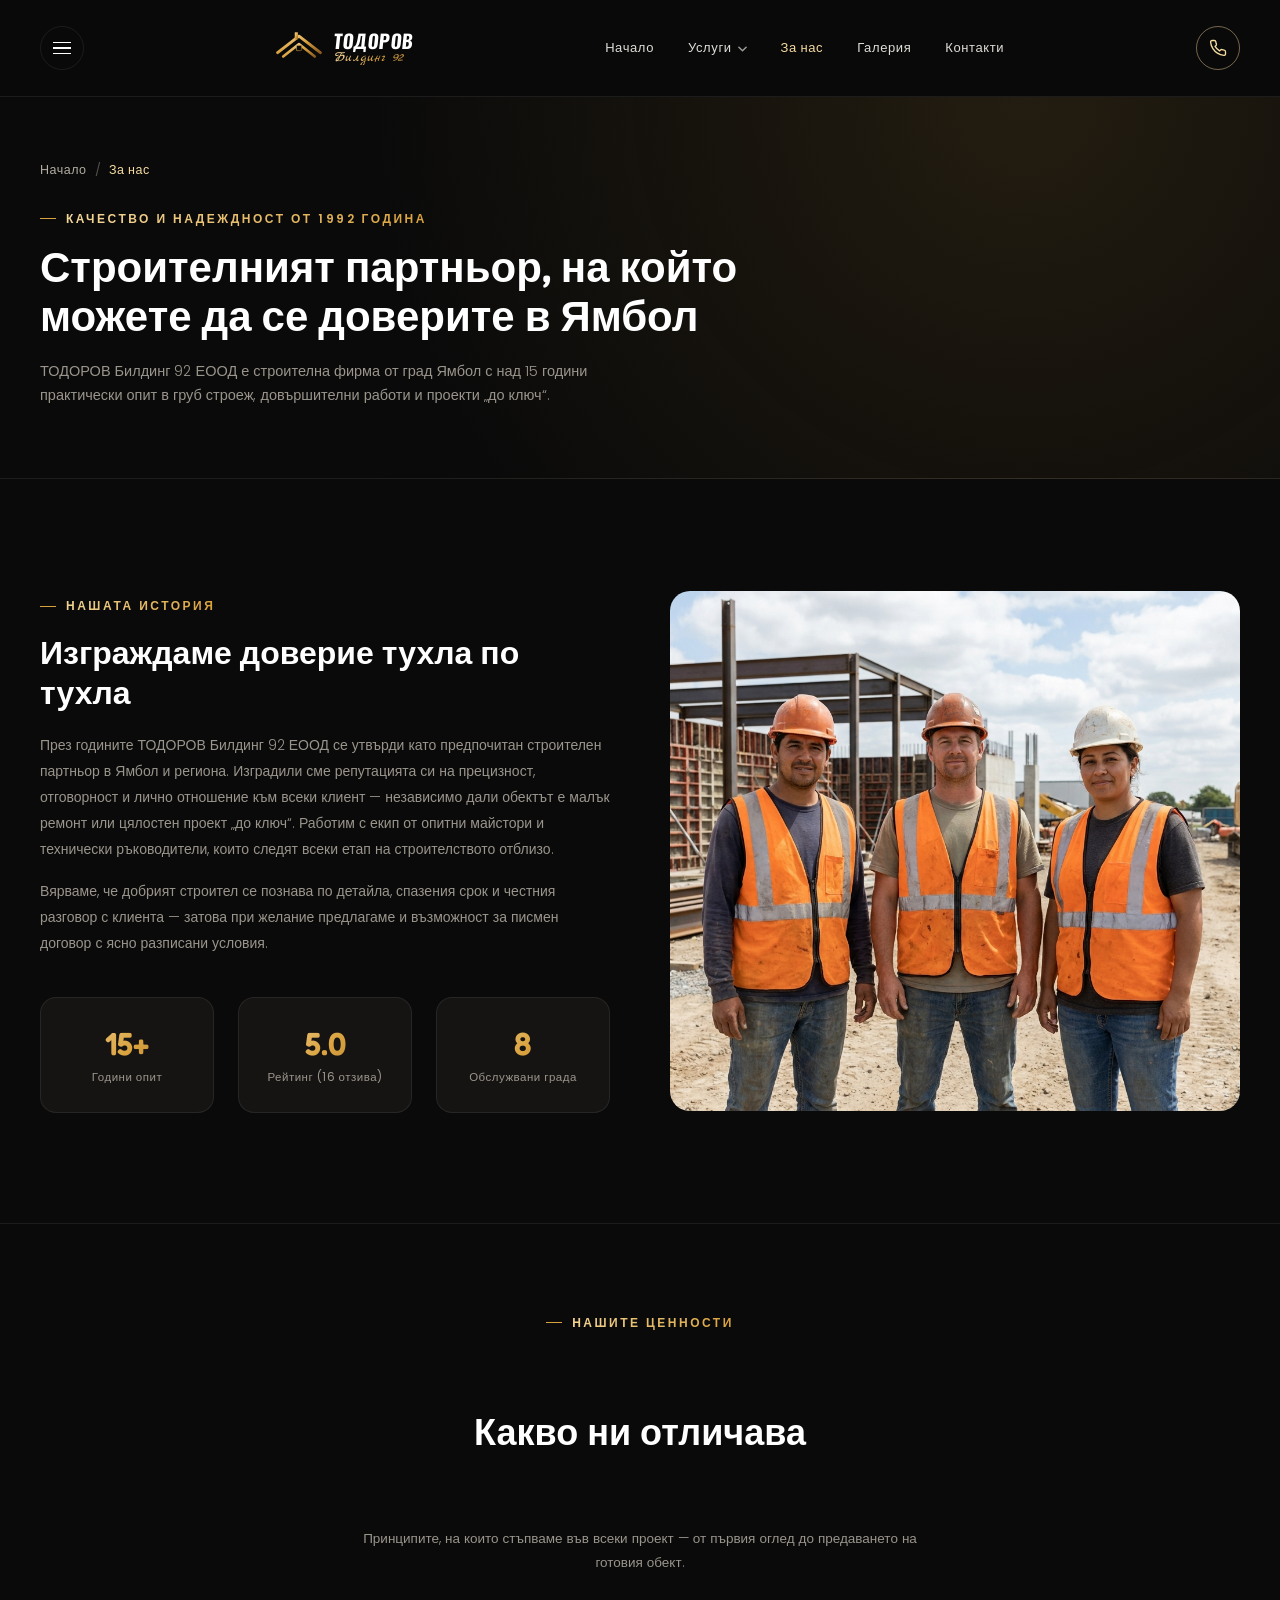
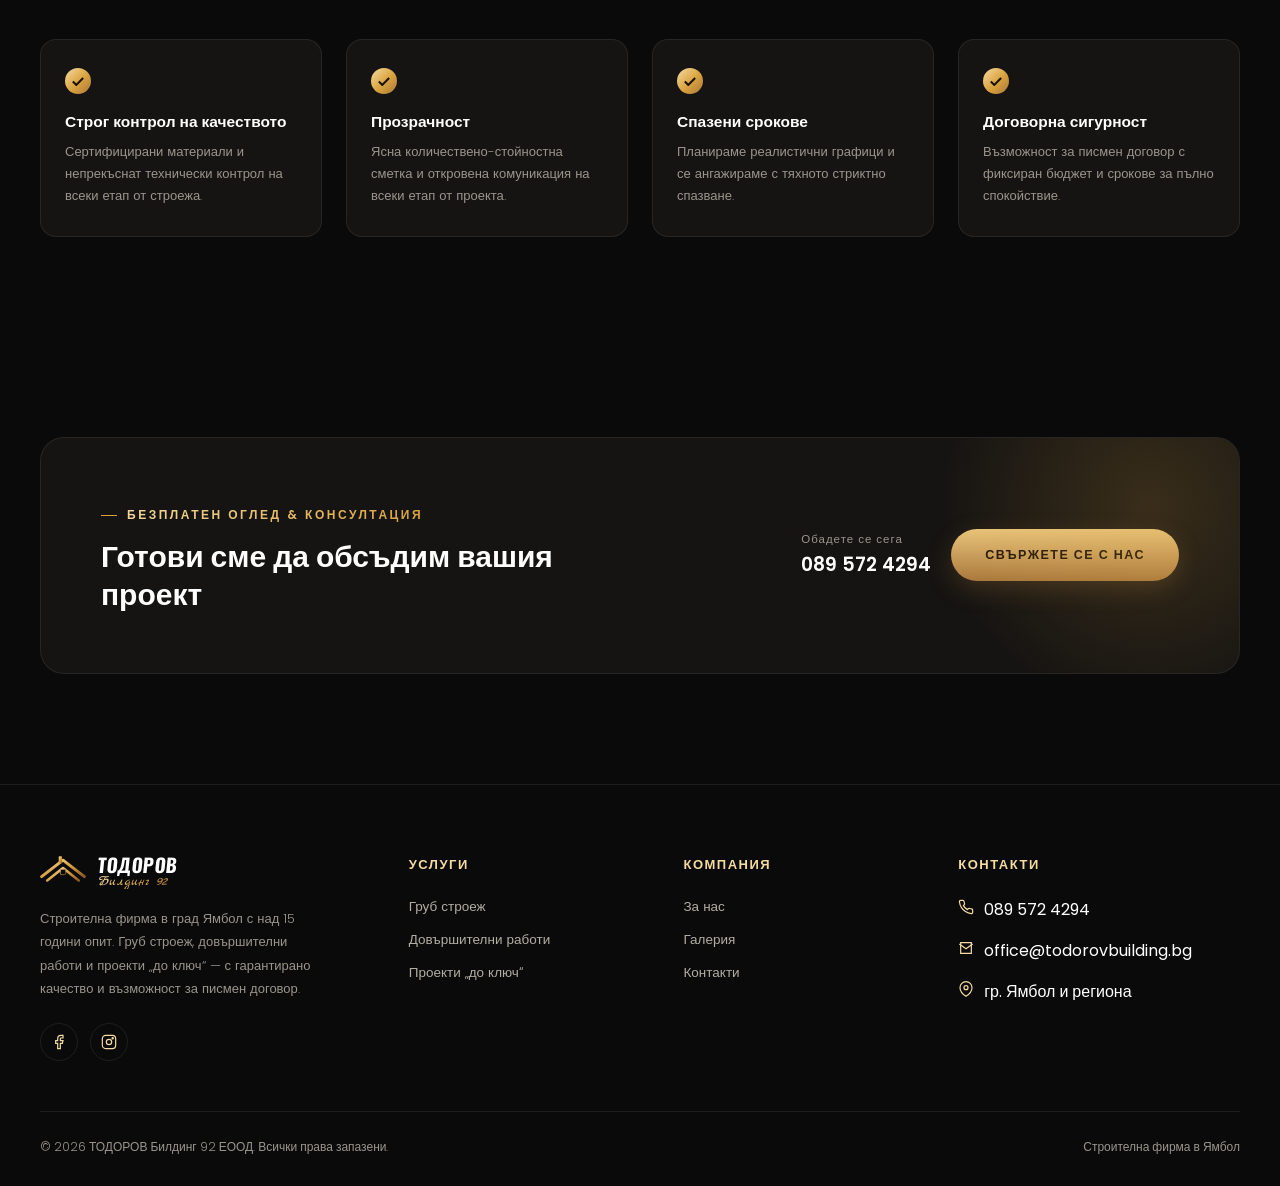
==== about.html @ 4de42c84 "Initial commit: new Todorov Building 92 website Black and gold construction company site with home, " ====
<!DOCTYPE html>
<html lang="bg">
<head>
<meta charset="UTF-8">
<meta name="viewport" content="width=device-width, initial-scale=1.0">
<title>За нас – ТОДОРОВ Билдинг 92 ЕООД</title>
<meta name="description" content="ТОДОРОВ Билдинг 92 ЕООД – строителна фирма в Ямбол с над 15 години опит в строителството и довършителните работи.">
<link rel="preconnect" href="https://fonts.googleapis.com">
<link rel="preconnect" href="https://fonts.gstatic.com" crossorigin>
<link href="https://fonts.googleapis.com/css2?family=Fredoka:wght@500;600;700&family=Oswald:wght@600;700&family=Marck+Script&family=Poppins:ital,wght@0,300;0,400;0,500;0,600;0,700;1,400&display=swap" rel="stylesheet">
<link rel="stylesheet" href="style.css">
</head>
<body>

<header class="site-header">
  <div class="container header-inner">
    <button class="hamburger mobile-only" aria-label="Меню">
      <span></span><span></span><span></span>
    </button>

    <a href="index.html" class="brand">
      <svg class="brand-roof" viewBox="0 0 140 100" xmlns="http://www.w3.org/2000/svg">
        <defs>
          <linearGradient id="roofGradHead" x1="0" y1="0" x2="1" y2="1">
            <stop offset="0" stop-color="#f5dba0"/><stop offset="0.5" stop-color="#d9a23e"/><stop offset="1" stop-color="#8a5a1e"/>
          </linearGradient>
        </defs>
        <path d="M5,64 L70,14 L135,64" fill="none" stroke="url(#roofGradHead)" stroke-width="9" stroke-linecap="round" stroke-linejoin="round"/>
        <path d="M22,76 L70,38 L118,76" fill="none" stroke="url(#roofGradHead)" stroke-width="8" stroke-linecap="round" stroke-linejoin="round"/>
        <rect x="57" y="2" width="10" height="22" rx="1.5" fill="url(#roofGradHead)"/>
        <rect x="62" y="42" width="16" height="16" rx="2" fill="#0a0a0a" stroke="url(#roofGradHead)" stroke-width="2"/>
        <line x1="70" y1="42" x2="70" y2="58" stroke="url(#roofGradHead)" stroke-width="1.4"/>
        <line x1="62" y1="50" x2="78" y2="50" stroke="url(#roofGradHead)" stroke-width="1.4"/>
      </svg>
      <span class="brand-text"><span class="brand-name">ТОДОРОВ</span><span class="brand-sub">Билдинг 92</span></span>
    </a>

    <ul class="main-nav">
      <li><a href="index.html">Начало</a></li>
      <li class="nav-item-has-dropdown">
        <a href="#">Услуги<svg class="caret" viewBox="0 0 10 6"><path d="M1 1l4 4 4-4"/></svg></a>
        <div class="nav-dropdown">
          <a href="service-rough-construction.html">Груб строеж</a>
          <a href="service-finishing-works.html">Довършителни работи</a>
          <a href="service-turnkey-projects.html">Проекти „до ключ“</a>
        </div>
      </li>
      <li><a href="about.html" class="active">За нас</a></li>
      <li><a href="gallery.html">Галерия</a></li>
      <li><a href="contact.html">Контакти</a></li>
    </ul>

    <div class="header-actions">
      <a href="tel:0895724294" class="btn-pill btn-outline header-call">
        <svg viewBox="0 0 24 24" width="14" height="14" stroke="currentColor" fill="none" stroke-width="2"><path d="M22 16.92v3a2 2 0 0 1-2.18 2 19.79 19.79 0 0 1-8.63-3.07 19.5 19.5 0 0 1-6-6 19.79 19.79 0 0 1-3.07-8.67A2 2 0 0 1 4.11 2h3a2 2 0 0 1 2 1.72 12.84 12.84 0 0 0 .7 2.81 2 2 0 0 1-.45 2.11L8.09 9.91a16 16 0 0 0 6 6l1.27-1.27a2 2 0 0 1 2.11-.45 12.84 12.84 0 0 0 2.81.7A2 2 0 0 1 22 16.92z"/></svg>
        089 572 4294
      </a>
      <a href="tel:0895724294" class="call-icon-btn mobile-only" aria-label="Обадете се">
        <svg viewBox="0 0 24 24"><path d="M22 16.92v3a2 2 0 0 1-2.18 2 19.79 19.79 0 0 1-8.63-3.07 19.5 19.5 0 0 1-6-6 19.79 19.79 0 0 1-3.07-8.67A2 2 0 0 1 4.11 2h3a2 2 0 0 1 2 1.72 12.84 12.84 0 0 0 .7 2.81 2 2 0 0 1-.45 2.11L8.09 9.91a16 16 0 0 0 6 6l1.27-1.27a2 2 0 0 1 2.11-.45 12.84 12.84 0 0 0 2.81.7A2 2 0 0 1 22 16.92z"/></svg>
      </a>
    </div>
  </div>
</header>

<div class="mobile-drawer">
  <div class="mobile-drawer-panel">
    <button class="mobile-drawer-close" aria-label="Затвори">✕</button>
    <a href="index.html">Начало</a>
    <a href="service-rough-construction.html" class="sub-link">— Груб строеж</a>
    <a href="service-finishing-works.html" class="sub-link">— Довършителни работи</a>
    <a href="service-turnkey-projects.html" class="sub-link">— Проекти „до ключ“</a>
    <a href="about.html">За нас</a>
    <a href="gallery.html">Галерия</a>
    <a href="contact.html">Контакти</a>
    <a href="tel:0895724294" class="btn-pill btn-gold">Обадете се: 089 572 4294</a>
  </div>
</div>

<section class="page-hero">
  <div class="container">
    <div class="breadcrumb"><a href="index.html">Начало</a><span class="sep">/</span><span class="current">За нас</span></div>
    <span class="eyebrow">Качество и надеждност от 1992 година</span>
    <h1>Строителният партньор, на който можете да се доверите в Ямбол</h1>
    <p>ТОДОРОВ Билдинг 92 ЕООД е строителна фирма от град Ямбол с над 15 години практически опит в груб строеж, довършителни работи и проекти „до ключ“.</p>
  </div>
</section>

<section class="section-pad">
  <div class="container">
    <div class="about-story">
      <div>
        <span class="eyebrow">Нашата история</span>
        <h2 style="font-size:32px; line-height:1.25; margin-bottom:20px;">Изграждаме доверие тухла по тухла</h2>
        <p style="font-size:14px; line-height:1.85; color:var(--text-muted); font-weight:300;">През годините ТОДОРОВ Билдинг 92 ЕООД се утвърди като предпочитан строителен партньор в Ямбол и региона. Изградили сме репутацията си на прецизност, отговорност и лично отношение към всеки клиент — независимо дали обектът е малък ремонт или цялостен проект „до ключ“. Работим с екип от опитни майстори и технически ръководители, които следят всеки етап на строителството отблизо.</p>
        <p style="font-size:14px; line-height:1.85; color:var(--text-muted); font-weight:300; margin-top:16px;">Вярваме, че добрият строител се познава по детайла, спазения срок и честния разговор с клиента — затова при желание предлагаме и възможност за писмен договор с ясно разписани условия.</p>

        <div class="stat-row">
          <div class="stat-box"><div class="num">15+</div><div class="label">Години опит</div></div>
          <div class="stat-box"><div class="num">5.0</div><div class="label">Рейтинг (16 отзива)</div></div>
          <div class="stat-box"><div class="num">8</div><div class="label">Обслужвани града</div></div>
        </div>
      </div>
      <div class="why-us-media" style="height:520px;">
        <img src="assets/about-team.png" alt="Екипът на Тодоров Билдинг 92">
      </div>
    </div>
  </div>
</section>

<section class="section-pad tight section-divider">
  <div class="container">
    <div class="section-head center">
      <span class="eyebrow">Нашите ценности</span>
      <h2>Какво ни отличава</h2>
      <p class="section-desc">Принципите, на които стъпваме във всеки проект — от първия оглед до предаването на готовия обект.</p>
    </div>
    <div class="values-grid">
      <div class="value-card">
        <span class="feature-check"><svg viewBox="0 0 14 10"><path d="M1 5l4 4 8-8"/></svg></span>
        <h3>Строг контрол на качеството</h3>
        <p>Сертифицирани материали и непрекъснат технически контрол на всеки етап от строежа.</p>
      </div>
      <div class="value-card">
        <span class="feature-check"><svg viewBox="0 0 14 10"><path d="M1 5l4 4 8-8"/></svg></span>
        <h3>Прозрачност</h3>
        <p>Ясна количествено-стойностна сметка и откровена комуникация на всеки етап от проекта.</p>
      </div>
      <div class="value-card">
        <span class="feature-check"><svg viewBox="0 0 14 10"><path d="M1 5l4 4 8-8"/></svg></span>
        <h3>Спазени срокове</h3>
        <p>Планираме реалистични графици и се ангажираме с тяхното стриктно спазване.</p>
      </div>
      <div class="value-card">
        <span class="feature-check"><svg viewBox="0 0 14 10"><path d="M1 5l4 4 8-8"/></svg></span>
        <h3>Договорна сигурност</h3>
        <p>Възможност за писмен договор с фиксиран бюджет и срокове за пълно спокойствие.</p>
      </div>
    </div>
  </div>
</section>

<section class="section-pad">
  <div class="container">
    <div class="cta-banner">
      <div>
        <span class="eyebrow">Безплатен оглед &amp; консултация</span>
        <h2>Готови сме да обсъдим вашия проект</h2>
      </div>
      <div class="cta-actions">
        <div class="cta-phone"><span>Обадете се сега</span><strong>089 572 4294</strong></div>
        <a href="contact.html" class="btn-pill btn-gold">Свържете се с нас</a>
      </div>
    </div>
  </div>
</section>

<footer class="site-footer">
  <div class="container">
    <div class="footer-grid">
      <div class="footer-brand">
        <a href="index.html" class="brand">
          <svg class="brand-roof" viewBox="0 0 140 100" xmlns="http://www.w3.org/2000/svg">
            <defs><linearGradient id="roofGradFoot" x1="0" y1="0" x2="1" y2="1"><stop offset="0" stop-color="#f5dba0"/><stop offset="0.5" stop-color="#d9a23e"/><stop offset="1" stop-color="#8a5a1e"/></linearGradient></defs>
            <path d="M5,64 L70,14 L135,64" fill="none" stroke="url(#roofGradFoot)" stroke-width="9" stroke-linecap="round" stroke-linejoin="round"/>
            <path d="M22,76 L70,38 L118,76" fill="none" stroke="url(#roofGradFoot)" stroke-width="8" stroke-linecap="round" stroke-linejoin="round"/>
            <rect x="57" y="2" width="10" height="22" rx="1.5" fill="url(#roofGradFoot)"/>
            <rect x="62" y="42" width="16" height="16" rx="2" fill="#0a0a0a" stroke="url(#roofGradFoot)" stroke-width="2"/>
            <line x1="70" y1="42" x2="70" y2="58" stroke="url(#roofGradFoot)" stroke-width="1.4"/>
            <line x1="62" y1="50" x2="78" y2="50" stroke="url(#roofGradFoot)" stroke-width="1.4"/>
          </svg>
          <span class="brand-text"><span class="brand-name">ТОДОРОВ</span><span class="brand-sub">Билдинг 92</span></span>
        </a>
        <p>Строителна фирма в град Ямбол с над 15 години опит. Груб строеж, довършителни работи и проекти „до ключ“ — с гарантирано качество и възможност за писмен договор.</p>
        <div class="footer-social">
          <a href="#" aria-label="Facebook"><svg viewBox="0 0 24 24"><path d="M18 2h-3a5 5 0 0 0-5 5v3H7v4h3v8h4v-8h3l1-4h-4V7a1 1 0 0 1 1-1h3z"/></svg></a>
          <a href="#" aria-label="Instagram"><svg viewBox="0 0 24 24"><rect x="2" y="2" width="20" height="20" rx="5"/><circle cx="12" cy="12" r="4"/><circle cx="17.5" cy="6.5" r="1"/></svg></a>
        </div>
      </div>
      <div class="footer-col">
        <h4>Услуги</h4>
        <ul>
          <li><a href="service-rough-construction.html">Груб строеж</a></li>
          <li><a href="service-finishing-works.html">Довършителни работи</a></li>
          <li><a href="service-turnkey-projects.html">Проекти „до ключ“</a></li>
        </ul>
      </div>
      <div class="footer-col">
        <h4>Компания</h4>
        <ul>
          <li><a href="about.html">За нас</a></li>
          <li><a href="gallery.html">Галерия</a></li>
          <li><a href="contact.html">Контакти</a></li>
        </ul>
      </div>
      <div class="footer-col">
        <h4>Контакти</h4>
        <div class="footer-contact-item"><svg viewBox="0 0 24 24"><path d="M22 16.92v3a2 2 0 0 1-2.18 2 19.79 19.79 0 0 1-8.63-3.07 19.5 19.5 0 0 1-6-6 19.79 19.79 0 0 1-3.07-8.67A2 2 0 0 1 4.11 2h3a2 2 0 0 1 2 1.72 12.84 12.84 0 0 0 .7 2.81 2 2 0 0 1-.45 2.11L8.09 9.91a16 16 0 0 0 6 6l1.27-1.27a2 2 0 0 1 2.11-.45 12.84 12.84 0 0 0 2.81.7A2 2 0 0 1 22 16.92z"/></svg><span>089 572 4294</span></div>
        <div class="footer-contact-item"><svg viewBox="0 0 24 24"><path d="M4 4h16v16H4z"/><path d="M22 6l-10 7L2 6"/></svg><span>office@todorovbuilding.bg</span></div>
        <div class="footer-contact-item"><svg viewBox="0 0 24 24"><path d="M21 10c0 7-9 13-9 13s-9-6-9-13a9 9 0 0118 0z"/><circle cx="12" cy="10" r="3"/></svg><span>гр. Ямбол и региона</span></div>
      </div>
    </div>
    <div class="footer-bottom">
      <span>© 2026 ТОДОРОВ Билдинг 92 ЕООД. Всички права запазени.</span>
      <span>Строителна фирма в Ямбол</span>
    </div>
  </div>
</footer>

<script src="script.js"></script>
</body>
</html>
---- style.css ----
:root {
  --bg: #0a0a0a;
  --bg-soft: #131313;
  --bg-card: #161412;
  --line: rgba(255,255,255,0.08);
  --gold-1: #f5dba0;
  --gold-2: #d9a23e;
  --gold-3: #8a5a1e;
  --gold-grad: linear-gradient(135deg, #f5dba0 0%, #d9a23e 55%, #a9783c 100%);
  --gold-grad-soft: linear-gradient(180deg, #e9c47b 0%, #a9783c 100%);
  --text-white: #ffffff;
  --text-muted: #9a958c;
  --text-muted-2: #b3aea3;
}

* { margin: 0; padding: 0; box-sizing: border-box; }

html { scroll-behavior: smooth; }

body {
  background: var(--bg);
  color: var(--text-white);
  font-family: 'Poppins', sans-serif;
  -webkit-font-smoothing: antialiased;
  overflow-x: hidden;
}

.container {
  max-width: 1320px;
  margin: 0 auto;
  padding: 0 40px;
}

a { text-decoration: none; color: inherit; }
ul { list-style: none; }
img { max-width: 100%; display: block; }

svg.caret { width: 9px; height: 6px; fill: none; stroke: currentColor; stroke-width: 1.6; stroke-linecap: round; stroke-linejoin: round; }

section { position: relative; }

.eyebrow {
  display: inline-flex;
  align-items: center;
  gap: 10px;
  font-size: 12px;
  letter-spacing: 2.5px;
  font-weight: 600;
  text-transform: uppercase;
  background: linear-gradient(90deg, var(--gold-1), var(--gold-2));
  -webkit-background-clip: text;
  background-clip: text;
  color: transparent;
  margin-bottom: 18px;
}

.eyebrow::before {
  content: "";
  width: 16px;
  height: 1px;
  background: var(--gold-2);
}

h1, h2, h3 {
  font-family: 'Fredoka', sans-serif;
  font-weight: 600;
  color: #fff;
}

/* ---------- Buttons ---------- */

.btn-pill {
  display: inline-flex;
  align-items: center;
  justify-content: center;
  gap: 8px;
  border-radius: 999px;
  font-size: 12.5px;
  letter-spacing: 1.5px;
  font-weight: 600;
  text-transform: uppercase;
  white-space: nowrap;
  cursor: pointer;
  border: none;
}

.btn-outline {
  border: 1px solid rgba(225, 197, 145, 0.55);
  color: #f1e6cf;
  padding: 13px 26px;
  background: transparent;
}

.btn-gold {
  background: var(--gold-grad-soft);
  color: #241704;
  padding: 17px 34px;
  box-shadow: 0 8px 24px rgba(169, 120, 60, 0.25);
}

.btn-gold.small { padding: 13px 24px; }

/* ---------- Header ---------- */

.site-header {
  padding: 26px 0;
  position: sticky;
  top: 0;
  z-index: 100;
  background: rgba(10,10,10,0.88);
  backdrop-filter: blur(10px);
  border-bottom: 1px solid var(--line);
}

.header-inner {
  display: flex;
  align-items: center;
  justify-content: space-between;
  gap: 24px;
}

.brand {
  display: flex;
  align-items: center;
  gap: 12px;
}

.brand-roof { width: 46px; height: 34px; flex-shrink: 0; }

.brand-text {
  display: flex;
  flex-direction: column;
  line-height: 1;
}

.brand-name {
  font-family: 'Oswald', sans-serif;
  font-weight: 700;
  font-size: 19px;
  letter-spacing: 0.5px;
  color: #fff;
  transform: skewX(-6deg);
}

.brand-sub {
  font-family: 'Marck Script', cursive;
  font-size: 13.5px;
  background: var(--gold-grad);
  -webkit-background-clip: text;
  background-clip: text;
  color: transparent;
  margin-top: 1px;
}

.main-nav {
  display: flex;
  align-items: center;
  gap: 34px;
  font-size: 13px;
  letter-spacing: 0.6px;
  font-weight: 500;
  color: #f1efe9;
}

.main-nav > li { position: relative; }

.main-nav a {
  display: flex;
  align-items: center;
  gap: 6px;
  opacity: 0.92;
  transition: opacity 0.2s;
  padding: 8px 0;
}

.main-nav a:hover, .main-nav a.active { opacity: 1; color: var(--gold-1); }
.main-nav svg { opacity: 0.7; margin-top: 1px; }

.nav-dropdown {
  position: absolute;
  top: 100%;
  left: -20px;
  background: #151311;
  border: 1px solid var(--line);
  border-radius: 12px;
  padding: 10px;
  min-width: 230px;
  opacity: 0;
  visibility: hidden;
  transform: translateY(6px);
  transition: all 0.18s ease;
  box-shadow: 0 20px 40px rgba(0,0,0,0.5);
}

.nav-item-has-dropdown:hover .nav-dropdown {
  opacity: 1;
  visibility: visible;
  transform: translateY(0);
}

.nav-dropdown a {
  padding: 10px 12px;
  border-radius: 8px;
  font-size: 13px;
  white-space: nowrap;
  display: block;
}

.nav-dropdown a:hover { background: rgba(217,162,62,0.1); }

.header-actions { display: flex; align-items: center; gap: 16px; }

.header-call {
  display: none;
}

/* mobile-only elements */
.mobile-only { display: none; }

.hamburger {
  width: 44px;
  height: 44px;
  border-radius: 50%;
  border: 1px solid var(--line);
  display: flex;
  flex-direction: column;
  align-items: center;
  justify-content: center;
  gap: 4px;
  background: transparent;
}

.hamburger span { width: 18px; height: 1.5px; background: #fff; display: block; }

.call-icon-btn {
  width: 44px;
  height: 44px;
  border-radius: 50%;
  border: 1px solid rgba(225,197,145,0.5);
  display: flex;
  align-items: center;
  justify-content: center;
}

.call-icon-btn svg { width: 18px; height: 18px; stroke: var(--gold-1); fill: none; stroke-width: 1.8; }

/* Mobile nav drawer */
.mobile-drawer {
  position: fixed;
  inset: 0;
  background: rgba(0,0,0,0.6);
  z-index: 200;
  opacity: 0;
  visibility: hidden;
  transition: opacity 0.25s ease;
}

.mobile-drawer.open { opacity: 1; visibility: visible; }

.mobile-drawer-panel {
  position: absolute;
  top: 0; left: 0;
  width: 78%;
  max-width: 340px;
  height: 100%;
  background: #0e0d0c;
  padding: 30px 28px;
  transform: translateX(-100%);
  transition: transform 0.3s ease;
  display: flex;
  flex-direction: column;
  gap: 6px;
}

.mobile-drawer.open .mobile-drawer-panel { transform: translateX(0); }

.mobile-drawer-close {
  align-self: flex-end;
  width: 36px; height: 36px;
  border-radius: 50%;
  border: 1px solid var(--line);
  color: #fff;
  font-size: 18px;
  margin-bottom: 20px;
  background: transparent;
}

.mobile-drawer-panel a {
  padding: 14px 4px;
  font-size: 15px;
  font-weight: 500;
  border-bottom: 1px solid var(--line);
  color: #f1efe9;
}

.mobile-drawer-panel .sub-link { padding-left: 18px; font-size: 13.5px; color: var(--text-muted-2); border-bottom: none; }

.mobile-drawer-panel .btn-gold { margin-top: 24px; }

/* ---------- Hero (shared lower-page hero) ---------- */

.page-hero {
  padding: 64px 0 70px;
  background: radial-gradient(circle at 80% 0%, rgba(217,162,62,0.12), transparent 60%);
  border-bottom: 1px solid var(--line);
}

.page-hero .eyebrow { margin-bottom: 14px; }

.page-hero h1 {
  font-size: 42px;
  line-height: 1.18;
  max-width: 700px;
}

.page-hero p {
  margin-top: 18px;
  max-width: 560px;
  font-size: 14.5px;
  line-height: 1.7;
  color: var(--text-muted);
  font-weight: 300;
}

.breadcrumb {
  display: flex;
  align-items: center;
  gap: 8px;
  font-size: 12.5px;
  color: var(--text-muted);
  margin-bottom: 22px;
  letter-spacing: 0.5px;
}

.breadcrumb a { color: var(--text-muted-2); }
.breadcrumb a:hover { color: var(--gold-1); }
.breadcrumb span.sep { opacity: 0.5; }
.breadcrumb span.current { color: var(--gold-1); }

/* ---------- Home Hero ---------- */

.hero { padding-top: 56px; padding-bottom: 0; }

.hero-inner {
  display: grid;
  grid-template-columns: 1.02fr 1fr;
  align-items: center;
  gap: 20px;
}

.hero-badges {
  display: flex;
  flex-wrap: wrap;
  gap: 14px;
  margin-top: 30px;
}

.hero-badge {
  display: flex;
  align-items: center;
  gap: 8px;
  font-size: 12.5px;
  color: var(--text-muted-2);
  font-weight: 400;
  border: 1px solid var(--line);
  padding: 9px 16px;
  border-radius: 999px;
}

.hero-badge svg { width: 14px; height: 14px; stroke: var(--gold-1); fill: none; stroke-width: 2; }

.hero-content h1 {
  font-size: 56px;
  line-height: 1.14;
  letter-spacing: -0.5px;
}

.hero-content p {
  margin-top: 24px;
  max-width: 420px;
  font-size: 14.5px;
  line-height: 1.7;
  color: var(--text-muted);
  font-weight: 300;
}

.hero-actions {
  margin-top: 36px;
  display: flex;
  align-items: center;
  gap: 28px;
  flex-wrap: wrap;
}

.play-link {
  display: flex;
  align-items: center;
  gap: 12px;
  font-size: 12.5px;
  letter-spacing: 1.2px;
  font-weight: 600;
  color: #f1efe9;
}

.play-circle {
  width: 38px;
  height: 38px;
  border-radius: 50%;
  border: 1px solid rgba(255,255,255,0.5);
  display: flex;
  align-items: center;
  justify-content: center;
}

.play-circle svg { width: 13px; height: 13px; stroke: var(--gold-1); fill: none; stroke-width: 2; }

.hero-media {
  position: relative;
  height: 600px;
  border-radius: 24px 24px 24px 110px;
  overflow: hidden;
}

.hero-media img { width: 100%; height: 100%; object-fit: cover; }

.hero-media::after {
  content: "";
  position: absolute; inset: 0;
  background: linear-gradient(180deg, rgba(0,0,0,0) 55%, rgba(0,0,0,0.55) 100%);
}

.hero-rating {
  position: absolute;
  left: 24px;
  bottom: 24px;
  z-index: 2;
  background: rgba(10,10,10,0.7);
  backdrop-filter: blur(6px);
  border: 1px solid rgba(255,255,255,0.15);
  border-radius: 14px;
  padding: 14px 18px;
  display: flex;
  align-items: center;
  gap: 12px;
}

.hero-rating .stars { color: var(--gold-1); font-size: 14px; letter-spacing: 2px; }
.hero-rating .rating-text { font-size: 11.5px; color: var(--text-muted-2); margin-top: 2px; }

/* ---------- Section heading pattern ---------- */

.section-head {
  display: flex;
  justify-content: space-between;
  align-items: flex-end;
  gap: 60px;
  margin-bottom: 56px;
}

.section-head.center {
  flex-direction: column;
  align-items: center;
  text-align: center;
  margin-bottom: 64px;
}

.section-head-left { display: flex; align-items: center; gap: 22px; }

.brand-icon {
  font-family: 'Oswald', sans-serif;
  font-weight: 700;
  font-size: 30px;
  letter-spacing: -1px;
  background: var(--gold-grad);
  -webkit-background-clip: text;
  background-clip: text;
  color: transparent;
  transform: skewX(-6deg);
}

.section-head h2 { font-size: 32px; line-height: 1.2; }
.section-head.center h2 { font-size: 36px; max-width: 620px; }

.section-desc {
  max-width: 420px;
  font-size: 13.5px;
  line-height: 1.8;
  color: var(--text-muted);
  font-weight: 300;
  padding-bottom: 6px;
}

.section-head.center .section-desc { max-width: 560px; padding-bottom: 0; margin-top: 14px; }

.section-pad { padding: 110px 0; }
.section-pad.tight { padding: 90px 0; }

.section-divider { border-top: 1px solid var(--line); }

/* ---------- Service cards (home preview) ---------- */

.service-grid {
  display: grid;
  grid-template-columns: repeat(3, 1fr);
  gap: 28px;
}

.service-card {
  background: var(--bg-card);
  border: 1px solid var(--line);
  border-radius: 16px;
  overflow: hidden;
  display: flex;
  flex-direction: column;
  transition: border-color 0.2s, transform 0.2s;
}

.service-card:hover { border-color: rgba(217,162,62,0.4); transform: translateY(-4px); }

.service-photo { height: 230px; position: relative; overflow: hidden; }
.service-photo img { width: 100%; height: 100%; object-fit: cover; }

.service-num {
  position: absolute;
  top: 16px; right: 16px;
  width: 36px; height: 36px;
  border-radius: 50%;
  background: rgba(10,10,10,0.65);
  border: 1px solid rgba(255,255,255,0.2);
  display: flex; align-items: center; justify-content: center;
  font-size: 12px; color: var(--gold-1); font-weight: 600;
}

.service-body { padding: 26px 26px 8px; flex: 1; }
.service-body h3 { font-size: 19px; margin-bottom: 12px; }
.service-body p { font-size: 13.5px; line-height: 1.75; color: var(--text-muted); font-weight: 300; }

.service-link {
  margin: 18px 26px 26px;
  display: inline-flex;
  align-items: center;
  gap: 8px;
  font-size: 12px;
  letter-spacing: 1.5px;
  font-weight: 600;
  color: var(--gold-1);
}

.service-link svg { width: 13px; height: 9px; stroke: var(--gold-1); fill: none; stroke-width: 1.8; transition: transform 0.2s; }
.service-card:hover .service-link svg { transform: translateX(4px); }

/* ---------- Why us ---------- */

.why-us {
  display: grid;
  grid-template-columns: 1fr 1fr;
  gap: 60px;
  align-items: center;
}

.why-us-media {
  position: relative;
  border-radius: 20px;
  overflow: hidden;
  height: 460px;
}

.why-us-media img { width: 100%; height: 100%; object-fit: cover; }

.why-us-content .eyebrow { margin-bottom: 16px; }
.why-us-content h2 { font-size: 34px; line-height: 1.22; margin-bottom: 20px; }
.why-us-content > p { font-size: 14px; line-height: 1.8; color: var(--text-muted); font-weight: 300; margin-bottom: 32px; }

.feature-list { display: grid; grid-template-columns: 1fr 1fr; gap: 18px; }

.feature-item {
  display: flex;
  align-items: center;
  gap: 12px;
  font-size: 13.5px;
  color: #f1efe9;
}

.feature-check {
  width: 26px; height: 26px;
  border-radius: 50%;
  background: var(--gold-grad);
  display: flex; align-items: center; justify-content: center;
  flex-shrink: 0;
}

.feature-check svg { width: 12px; height: 9px; stroke: #1a1206; fill: none; stroke-width: 2.4; }

/* ---------- Process ---------- */

.process-grid {
  display: grid;
  grid-template-columns: repeat(4, 1fr);
  gap: 28px;
}

.process-step { position: relative; padding: 30px 26px; background: var(--bg-card); border: 1px solid var(--line); border-radius: 16px; }

.process-num {
  font-family: 'Fredoka', sans-serif;
  font-size: 42px;
  font-weight: 600;
  background: var(--gold-grad);
  -webkit-background-clip: text;
  background-clip: text;
  color: transparent;
  margin-bottom: 18px;
  display: block;
}

.process-step h3 { font-size: 16.5px; margin-bottom: 10px; }
.process-step p { font-size: 13px; line-height: 1.7; color: var(--text-muted); font-weight: 300; }

/* ---------- Locations ---------- */

.locations-wrap {
  display: grid;
  grid-template-columns: 1fr 1fr;
  gap: 60px;
  align-items: center;
}

.location-chips { display: flex; flex-wrap: wrap; gap: 12px; margin-top: 28px; }

.location-chip {
  border: 1px solid var(--line);
  border-radius: 999px;
  padding: 10px 20px;
  font-size: 13px;
  color: var(--text-muted-2);
  display: flex; align-items: center; gap: 8px;
}

.location-chip svg { width: 12px; height: 12px; stroke: var(--gold-1); fill: none; stroke-width: 2; }

.locations-media { height: 380px; border-radius: 20px; overflow: hidden; position: relative; }
.locations-media img { width: 100%; height: 100%; object-fit: cover; }

/* ---------- Gallery ---------- */

.gallery-grid {
  display: grid;
  grid-template-columns: repeat(4, 1fr);
  grid-auto-rows: 220px;
  gap: 18px;
}

.gallery-item { border-radius: 14px; overflow: hidden; position: relative; }
.gallery-item img { width: 100%; height: 100%; object-fit: cover; transition: transform 0.4s; }
.gallery-item:hover img { transform: scale(1.06); }

.gallery-item.wide { grid-column: span 2; }

.gallery-caption {
  position: absolute; inset: 0;
  display: flex; flex-direction: column; justify-content: flex-end;
  padding: 18px;
  background: linear-gradient(180deg, rgba(0,0,0,0) 40%, rgba(0,0,0,0.82) 100%);
}

.gallery-caption .tag {
  font-size: 10.5px;
  letter-spacing: 1.5px;
  font-weight: 600;
  color: var(--gold-1);
  margin-bottom: 4px;
}

.gallery-caption .desc { font-size: 12.5px; color: var(--text-muted-2); font-weight: 300; }

/* ---------- FAQ ---------- */

.faq-list { max-width: 760px; margin: 0 auto; }

.faq-item {
  border-bottom: 1px solid var(--line);
}

.faq-question {
  width: 100%;
  background: transparent;
  border: none;
  color: #fff;
  font-family: inherit;
  font-size: 15.5px;
  font-weight: 500;
  text-align: left;
  padding: 24px 0;
  display: flex;
  justify-content: space-between;
  align-items: center;
  gap: 20px;
  cursor: pointer;
}

.faq-question .icon {
  width: 30px; height: 30px;
  border-radius: 50%;
  border: 1px solid var(--line);
  display: flex; align-items: center; justify-content: center;
  flex-shrink: 0;
  position: relative;
}

.faq-question .icon::before, .faq-question .icon::after {
  content: "";
  position: absolute;
  background: var(--gold-1);
}

.faq-question .icon::before { width: 11px; height: 1.4px; }
.faq-question .icon::after { width: 1.4px; height: 11px; transition: transform 0.25s; }

.faq-item.open .faq-question .icon::after { transform: scaleY(0); }
.faq-item.open .faq-question { color: var(--gold-1); }

.faq-answer {
  max-height: 0;
  overflow: hidden;
  transition: max-height 0.3s ease;
}

.faq-answer p {
  font-size: 13.5px;
  line-height: 1.8;
  color: var(--text-muted);
  font-weight: 300;
  padding-bottom: 24px;
  max-width: 680px;
}

/* ---------- CTA banner ---------- */

.cta-banner {
  background: var(--bg-card);
  border: 1px solid var(--line);
  border-radius: 24px;
  padding: 60px;
  display: flex;
  justify-content: space-between;
  align-items: center;
  gap: 40px;
  position: relative;
  overflow: hidden;
}

.cta-banner::before {
  content: "";
  position: absolute;
  top: -60%; right: -10%;
  width: 420px; height: 420px;
  background: radial-gradient(circle, rgba(217,162,62,0.18), transparent 70%);
}

.cta-banner h2 { font-size: 30px; max-width: 480px; line-height: 1.25; }
.cta-banner .eyebrow { margin-bottom: 14px; }

.cta-actions { display: flex; align-items: center; gap: 20px; flex-wrap: wrap; }

.cta-phone { display: flex; flex-direction: column; gap: 2px; }
.cta-phone span { font-size: 11.5px; color: var(--text-muted); letter-spacing: 1px; }
.cta-phone strong { font-size: 19px; color: #fff; font-weight: 600; }

/* ---------- Footer ---------- */

.site-footer {
  border-top: 1px solid var(--line);
  padding: 70px 0 30px;
}

.footer-grid {
  display: grid;
  grid-template-columns: 1.4fr 1fr 1fr 1.2fr;
  gap: 40px;
  padding-bottom: 50px;
}

.footer-brand .brand { margin-bottom: 18px; }
.footer-brand p { font-size: 13px; line-height: 1.8; color: var(--text-muted); font-weight: 300; max-width: 280px; }

.footer-social { display: flex; gap: 12px; margin-top: 22px; }
.footer-social a {
  width: 38px; height: 38px;
  border-radius: 50%;
  border: 1px solid var(--line);
  display: flex; align-items: center; justify-content: center;
}
.footer-social svg { width: 16px; height: 16px; stroke: var(--gold-1); fill: none; stroke-width: 1.8; }

.footer-col h4 {
  font-family: 'Poppins', sans-serif;
  font-size: 13px;
  letter-spacing: 1.5px;
  text-transform: uppercase;
  color: var(--gold-1);
  margin-bottom: 22px;
  font-weight: 600;
}

.footer-col ul { display: flex; flex-direction: column; gap: 13px; }
.footer-col a, .footer-col li { font-size: 13.5px; color: var(--text-muted-2); font-weight: 300; }
.footer-col a:hover { color: var(--gold-1); }

.footer-contact-item { display: flex; align-items: flex-start; gap: 10px; margin-bottom: 16px; }
.footer-contact-item svg { width: 16px; height: 16px; stroke: var(--gold-1); fill: none; stroke-width: 1.8; margin-top: 2px; flex-shrink: 0; }

.footer-bottom {
  border-top: 1px solid var(--line);
  padding-top: 26px;
  display: flex;
  justify-content: space-between;
  align-items: center;
  font-size: 12px;
  color: var(--text-muted);
  font-weight: 300;
}

.footer-bottom a { color: var(--text-muted); }

/* ---------- Service detail page ---------- */

.service-detail-grid {
  display: grid;
  grid-template-columns: 1.1fr 0.9fr;
  gap: 70px;
}

.service-steps { margin-top: 36px; display: flex; flex-direction: column; gap: 26px; }

.service-step { display: flex; gap: 20px; }

.service-step .step-num {
  width: 42px; height: 42px;
  border-radius: 12px;
  background: var(--bg-card);
  border: 1px solid var(--line);
  display: flex; align-items: center; justify-content: center;
  font-family: 'Fredoka', sans-serif;
  font-weight: 600;
  color: var(--gold-1);
  flex-shrink: 0;
}

.service-step h3 { font-size: 16px; margin-bottom: 6px; }
.service-step p { font-size: 13.5px; line-height: 1.75; color: var(--text-muted); font-weight: 300; }

.service-side {
  position: sticky;
  top: 110px;
  align-self: start;
}

.service-side-media { height: 320px; border-radius: 18px; overflow: hidden; margin-bottom: 26px; }
.service-side-media img { width: 100%; height: 100%; object-fit: cover; }

.advantage-box {
  background: var(--bg-card);
  border: 1px solid var(--line);
  border-radius: 18px;
  padding: 30px;
}

.advantage-box h4 { font-size: 15px; margin-bottom: 20px; color: var(--gold-1); letter-spacing: 0.5px; text-transform: uppercase; }
.advantage-box .feature-list { grid-template-columns: 1fr; gap: 16px; margin-bottom: 26px; }

.other-services-strip {
  margin-top: 50px;
  padding-top: 36px;
  border-top: 1px solid var(--line);
}

.other-services-strip h4 { font-size: 13px; letter-spacing: 1.5px; text-transform: uppercase; color: var(--text-muted); margin-bottom: 18px; font-weight: 500; }
.other-services-strip a {
  display: inline-flex;
  align-items: center;
  gap: 8px;
  margin-right: 26px;
  margin-bottom: 10px;
  font-size: 13.5px;
  color: #f1efe9;
}
.other-services-strip a:hover { color: var(--gold-1); }

/* ---------- Contact page ---------- */

.contact-grid {
  display: grid;
  grid-template-columns: 0.9fr 1.1fr;
  gap: 60px;
}

.contact-info-card {
  background: var(--bg-card);
  border: 1px solid var(--line);
  border-radius: 20px;
  padding: 36px;
  margin-bottom: 20px;
}

.contact-info-card .footer-contact-item { margin-bottom: 22px; }
.contact-info-card .footer-contact-item:last-child { margin-bottom: 0; }
.contact-info-card .footer-contact-item strong { display: block; font-size: 14.5px; color: #fff; font-weight: 600; margin-bottom: 3px; }
.contact-info-card .footer-contact-item span { font-size: 13px; color: var(--text-muted); }

.contact-form { background: var(--bg-card); border: 1px solid var(--line); border-radius: 20px; padding: 40px; }

.form-row { display: grid; grid-template-columns: 1fr 1fr; gap: 18px; margin-bottom: 18px; }

.form-field { display: flex; flex-direction: column; gap: 8px; }
.form-field label { font-size: 12.5px; color: var(--text-muted-2); letter-spacing: 0.5px; }
.form-field input, .form-field select, .form-field textarea {
  background: #0e0d0c;
  border: 1px solid var(--line);
  border-radius: 10px;
  padding: 13px 16px;
  color: #fff;
  font-family: inherit;
  font-size: 13.5px;
}
.form-field input:focus, .form-field select:focus, .form-field textarea:focus { outline: none; border-color: var(--gold-2); }
.form-field textarea { resize: vertical; min-height: 110px; }

.contact-form .btn-gold { margin-top: 8px; width: 100%; padding: 16px 0; border: none; cursor: pointer; }

/* ---------- About page ---------- */

.about-story {
  display: grid;
  grid-template-columns: 1fr 1fr;
  gap: 60px;
  align-items: center;
}

.stat-row { display: grid; grid-template-columns: repeat(3, 1fr); gap: 24px; margin-top: 40px; }
.stat-box { text-align: center; padding: 26px 10px; background: var(--bg-card); border: 1px solid var(--line); border-radius: 16px; }
.stat-box .num { font-family: 'Fredoka', sans-serif; font-size: 32px; font-weight: 600; background: var(--gold-grad); -webkit-background-clip: text; background-clip: text; color: transparent; }
.stat-box .label { font-size: 11.5px; color: var(--text-muted); margin-top: 6px; letter-spacing: 0.5px; }

.values-grid { display: grid; grid-template-columns: repeat(4, 1fr); gap: 24px; }
.value-card { background: var(--bg-card); border: 1px solid var(--line); border-radius: 16px; padding: 28px 24px; }
.value-card .feature-check { margin-bottom: 18px; }
.value-card h3 { font-size: 15.5px; margin-bottom: 10px; }
.value-card p { font-size: 13px; line-height: 1.7; color: var(--text-muted); font-weight: 300; }

/* ---------- Responsive ---------- */

@media (max-width: 1080px) {
  .main-nav, .header-call { display: none; }
  .mobile-only { display: flex; }
  .hero-inner { grid-template-columns: 1fr; }
  .hero-media { height: 380px; order: -1; border-radius: 18px; }
  .service-grid, .process-grid, .values-grid { grid-template-columns: 1fr; }
  .section-head, .why-us, .locations-wrap, .service-detail-grid, .contact-grid, .about-story { grid-template-columns: 1fr; flex-direction: column; align-items: flex-start; gap: 30px; }
  .service-side { position: static; }
  .gallery-grid { grid-template-columns: repeat(2, 1fr); }
  .gallery-item.wide { grid-column: span 2; }
  .cta-banner { flex-direction: column; text-align: left; padding: 40px 30px; }
  .footer-grid { grid-template-columns: 1fr 1fr; }
  .form-row { grid-template-columns: 1fr; }
  .stat-row { grid-template-columns: repeat(3, 1fr); }

  .header-inner { position: relative; justify-content: space-between; }
  .header-inner > .brand { position: absolute; left: 50%; top: 50%; transform: translate(-50%,-50%); }
}

@media (max-width: 640px) {
  .container { padding: 0 20px; }
  .hero-content h1, .page-hero h1 { font-size: 36px; }
  .section-head h2 { font-size: 26px; }
  .footer-grid { grid-template-columns: 1fr; }
  .gallery-grid { grid-template-columns: 1fr; }
  .gallery-item.wide { grid-column: span 1; }
  .stat-row { grid-template-columns: 1fr; }
  .cta-banner h2 { font-size: 24px; }
}
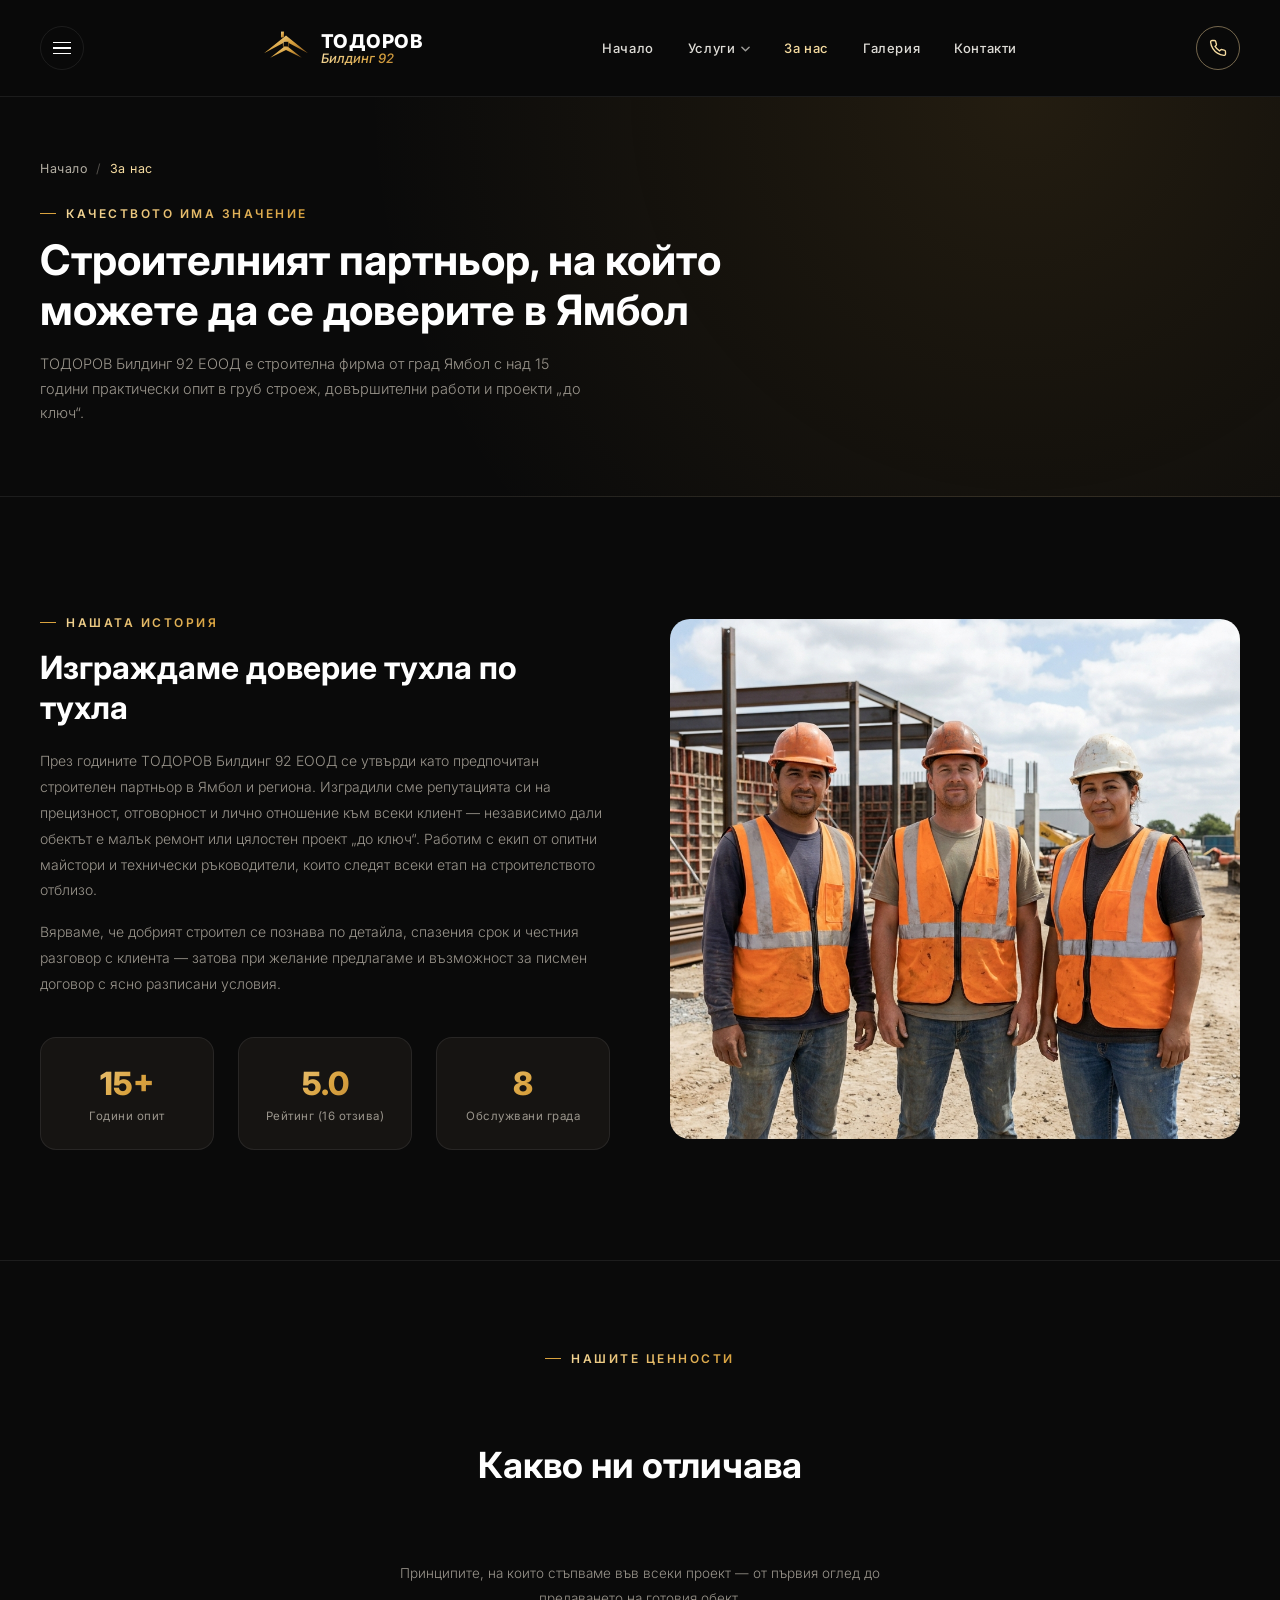
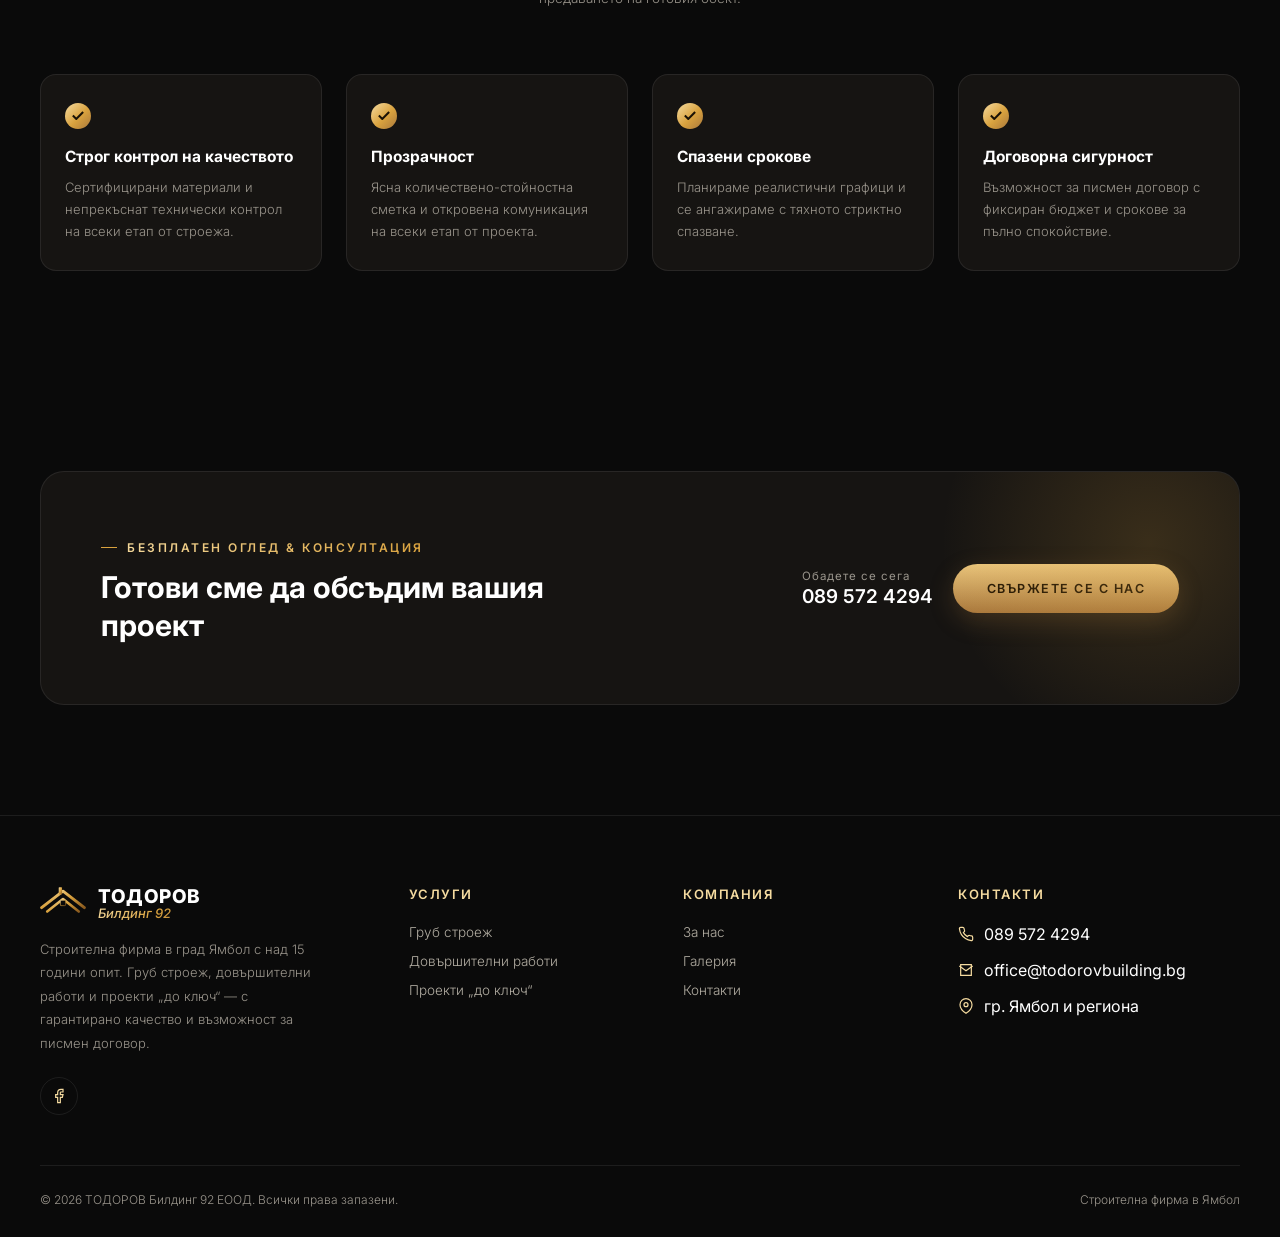
==== commit 1152b97b: "Refresh branding and content across site Rebuild logo icon, unify typography on Inter, make service " ====
--- a/about.html
+++ b/about.html
@@ -7,7 +7,7 @@
 <meta name="description" content="ТОДОРОВ Билдинг 92 ЕООД – строителна фирма в Ямбол с над 15 години опит в строителството и довършителните работи.">
 <link rel="preconnect" href="https://fonts.googleapis.com">
 <link rel="preconnect" href="https://fonts.gstatic.com" crossorigin>
-<link href="https://fonts.googleapis.com/css2?family=Fredoka:wght@500;600;700&family=Oswald:wght@600;700&family=Marck+Script&family=Poppins:ital,wght@0,300;0,400;0,500;0,600;0,700;1,400&display=swap" rel="stylesheet">
+<link href="https://fonts.googleapis.com/css2?family=Inter:ital,wght@0,300;0,400;0,500;0,600;0,700;0,800;1,400;1,500&display=swap" rel="stylesheet">
 <link rel="stylesheet" href="style.css">
 </head>
 <body>
@@ -25,12 +25,12 @@
             <stop offset="0" stop-color="#f5dba0"/><stop offset="0.5" stop-color="#d9a23e"/><stop offset="1" stop-color="#8a5a1e"/>
           </linearGradient>
         </defs>
-        <path d="M5,64 L70,14 L135,64" fill="none" stroke="url(#roofGradHead)" stroke-width="9" stroke-linecap="round" stroke-linejoin="round"/>
-        <path d="M22,76 L70,38 L118,76" fill="none" stroke="url(#roofGradHead)" stroke-width="8" stroke-linecap="round" stroke-linejoin="round"/>
-        <rect x="57" y="2" width="10" height="22" rx="1.5" fill="url(#roofGradHead)"/>
-        <rect x="62" y="42" width="16" height="16" rx="2" fill="#0a0a0a" stroke="url(#roofGradHead)" stroke-width="2"/>
-        <line x1="70" y1="42" x2="70" y2="58" stroke="url(#roofGradHead)" stroke-width="1.4"/>
-        <line x1="62" y1="50" x2="78" y2="50" stroke="url(#roofGradHead)" stroke-width="1.4"/>
+        <path d="M3,66 L70,12 L137,66 L70,30 Z" fill="url(#roofGradHead)"/>
+        <path d="M22,80 L70,42 L118,80 L70,56 Z" fill="url(#roofGradHead)"/>
+        <rect x="55" y="0" width="9" height="18" fill="url(#roofGradHead)"/>
+        <rect x="62" y="30" width="16" height="16" rx="1.5" fill="#0a0a0a" stroke="url(#roofGradHead)" stroke-width="2"/>
+        <line x1="70" y1="30" x2="70" y2="46" stroke="url(#roofGradHead)" stroke-width="1.4"/>
+        <line x1="62" y1="38" x2="78" y2="38" stroke="url(#roofGradHead)" stroke-width="1.4"/>
       </svg>
       <span class="brand-text"><span class="brand-name">ТОДОРОВ</span><span class="brand-sub">Билдинг 92</span></span>
     </a>
@@ -79,7 +79,7 @@
 <section class="page-hero">
   <div class="container">
     <div class="breadcrumb"><a href="index.html">Начало</a><span class="sep">/</span><span class="current">За нас</span></div>
-    <span class="eyebrow">Качество и надеждност от 1992 година</span>
+    <span class="eyebrow">Качеството има значение</span>
     <h1>Строителният партньор, на който можете да се доверите в Ямбол</h1>
     <p>ТОДОРОВ Билдинг 92 ЕООД е строителна фирма от град Ямбол с над 15 години практически опит в груб строеж, довършителни работи и проекти „до ключ“.</p>
   </div>
@@ -172,8 +172,7 @@
         </a>
         <p>Строителна фирма в град Ямбол с над 15 години опит. Груб строеж, довършителни работи и проекти „до ключ“ — с гарантирано качество и възможност за писмен договор.</p>
         <div class="footer-social">
-          <a href="#" aria-label="Facebook"><svg viewBox="0 0 24 24"><path d="M18 2h-3a5 5 0 0 0-5 5v3H7v4h3v8h4v-8h3l1-4h-4V7a1 1 0 0 1 1-1h3z"/></svg></a>
-          <a href="#" aria-label="Instagram"><svg viewBox="0 0 24 24"><rect x="2" y="2" width="20" height="20" rx="5"/><circle cx="12" cy="12" r="4"/><circle cx="17.5" cy="6.5" r="1"/></svg></a>
+          <a href="https://www.facebook.com/TodorovBuilding92?mibextid=wwXIfr" target="_blank" rel="noopener" aria-label="Facebook"><svg viewBox="0 0 24 24"><path d="M18 2h-3a5 5 0 0 0-5 5v3H7v4h3v8h4v-8h3l1-4h-4V7a1 1 0 0 1 1-1h3z"/></svg></a>
         </div>
       </div>
       <div class="footer-col">
--- a/style.css
+++ b/style.css
@@ -20,7 +20,7 @@
 body {
   background: var(--bg);
   color: var(--text-white);
-  font-family: 'Poppins', sans-serif;
+  font-family: 'Inter', sans-serif;
   -webkit-font-smoothing: antialiased;
   overflow-x: hidden;
 }
@@ -62,8 +62,8 @@
 }
 
 h1, h2, h3 {
-  font-family: 'Fredoka', sans-serif;
-  font-weight: 600;
+  font-family: 'Inter', sans-serif;
+  font-weight: 700;
   color: #fff;
 }
 
@@ -134,17 +134,18 @@
 }
 
 .brand-name {
-  font-family: 'Oswald', sans-serif;
-  font-weight: 700;
+  font-family: 'Inter', sans-serif;
+  font-weight: 800;
   font-size: 19px;
   letter-spacing: 0.5px;
   color: #fff;
-  transform: skewX(-6deg);
 }
 
 .brand-sub {
-  font-family: 'Marck Script', cursive;
-  font-size: 13.5px;
+  font-family: 'Inter', sans-serif;
+  font-style: italic;
+  font-weight: 500;
+  font-size: 13px;
   background: var(--gold-grad);
   -webkit-background-clip: text;
   background-clip: text;
@@ -467,15 +468,14 @@
 .section-head-left { display: flex; align-items: center; gap: 22px; }
 
 .brand-icon {
-  font-family: 'Oswald', sans-serif;
-  font-weight: 700;
+  font-family: 'Inter', sans-serif;
+  font-weight: 800;
   font-size: 30px;
   letter-spacing: -1px;
   background: var(--gold-grad);
   -webkit-background-clip: text;
   background-clip: text;
   color: transparent;
-  transform: skewX(-6deg);
 }
 
 .section-head h2 { font-size: 32px; line-height: 1.2; }
@@ -602,9 +602,9 @@
 .process-step { position: relative; padding: 30px 26px; background: var(--bg-card); border: 1px solid var(--line); border-radius: 16px; }
 
 .process-num {
-  font-family: 'Fredoka', sans-serif;
+  font-family: 'Inter', sans-serif;
   font-size: 42px;
-  font-weight: 600;
+  font-weight: 800;
   background: var(--gold-grad);
   -webkit-background-clip: text;
   background-clip: text;
@@ -793,7 +793,7 @@
 .footer-social svg { width: 16px; height: 16px; stroke: var(--gold-1); fill: none; stroke-width: 1.8; }
 
 .footer-col h4 {
-  font-family: 'Poppins', sans-serif;
+  font-family: 'Inter', sans-serif;
   font-size: 13px;
   letter-spacing: 1.5px;
   text-transform: uppercase;
@@ -840,8 +840,8 @@
   background: var(--bg-card);
   border: 1px solid var(--line);
   display: flex; align-items: center; justify-content: center;
-  font-family: 'Fredoka', sans-serif;
-  font-weight: 600;
+  font-family: 'Inter', sans-serif;
+  font-weight: 700;
   color: var(--gold-1);
   flex-shrink: 0;
 }
@@ -938,7 +938,7 @@
 
 .stat-row { display: grid; grid-template-columns: repeat(3, 1fr); gap: 24px; margin-top: 40px; }
 .stat-box { text-align: center; padding: 26px 10px; background: var(--bg-card); border: 1px solid var(--line); border-radius: 16px; }
-.stat-box .num { font-family: 'Fredoka', sans-serif; font-size: 32px; font-weight: 600; background: var(--gold-grad); -webkit-background-clip: text; background-clip: text; color: transparent; }
+.stat-box .num { font-family: 'Inter', sans-serif; font-size: 32px; font-weight: 800; background: var(--gold-grad); -webkit-background-clip: text; background-clip: text; color: transparent; }
 .stat-box .label { font-size: 11.5px; color: var(--text-muted); margin-top: 6px; letter-spacing: 0.5px; }
 
 .values-grid { display: grid; grid-template-columns: repeat(4, 1fr); gap: 24px; }
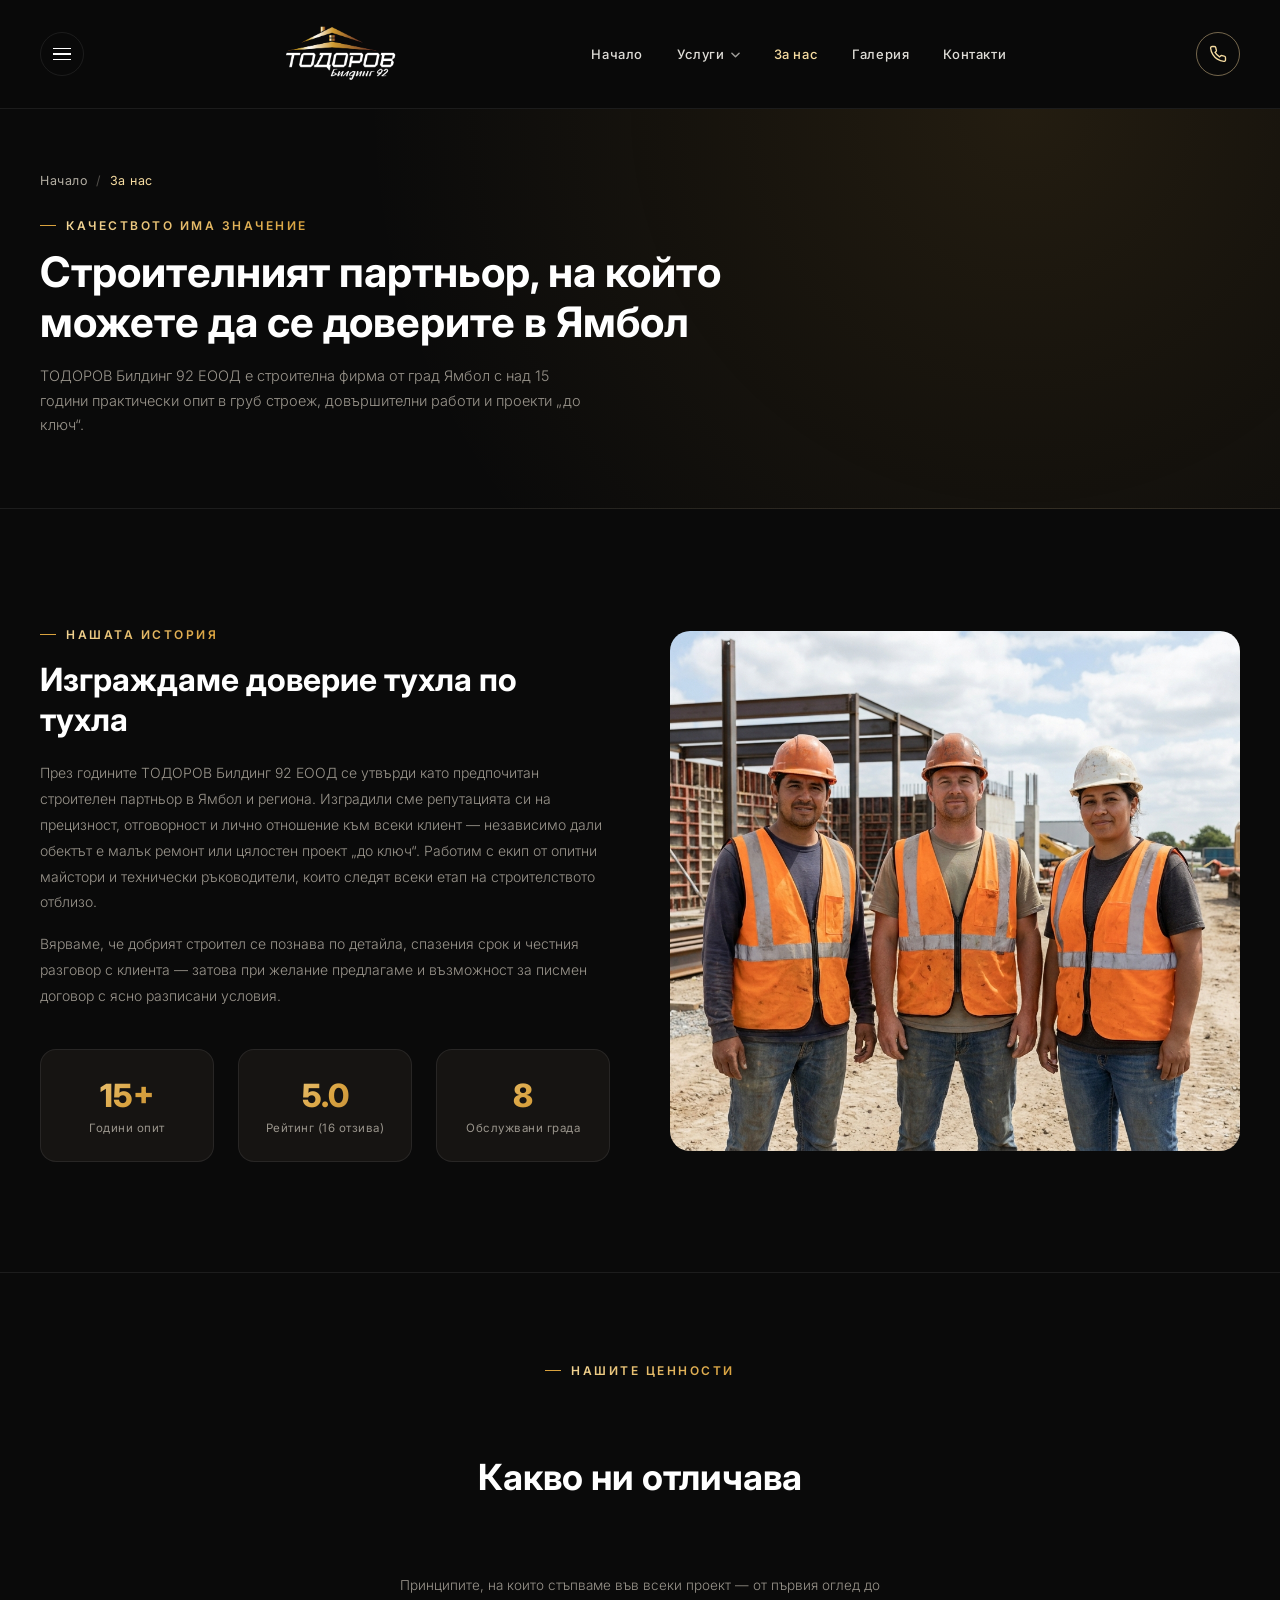
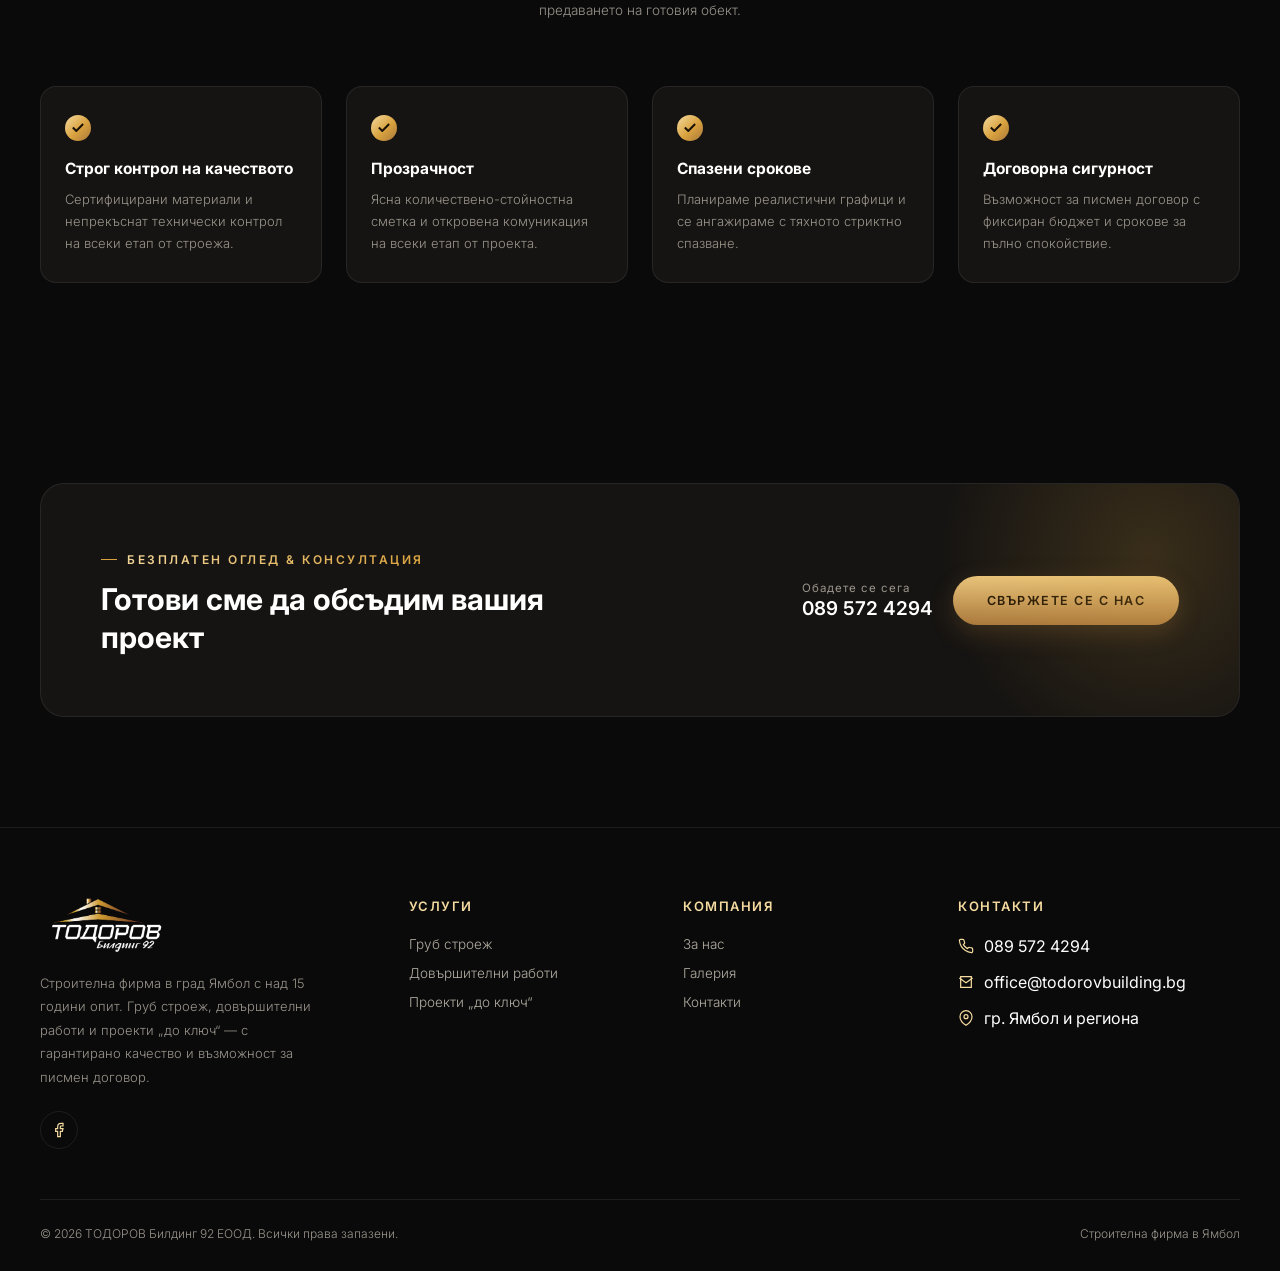
==== commit b2d1cd0d: "Use the real Todorov Building 92 logo artwork Swap the hand-built SVG roof mark for the client's act" ====
--- a/about.html
+++ b/about.html
@@ -19,20 +19,7 @@
     </button>
 
     <a href="index.html" class="brand">
-      <svg class="brand-roof" viewBox="0 0 140 100" xmlns="http://www.w3.org/2000/svg">
-        <defs>
-          <linearGradient id="roofGradHead" x1="0" y1="0" x2="1" y2="1">
-            <stop offset="0" stop-color="#f5dba0"/><stop offset="0.5" stop-color="#d9a23e"/><stop offset="1" stop-color="#8a5a1e"/>
-          </linearGradient>
-        </defs>
-        <path d="M3,66 L70,12 L137,66 L70,30 Z" fill="url(#roofGradHead)"/>
-        <path d="M22,80 L70,42 L118,80 L70,56 Z" fill="url(#roofGradHead)"/>
-        <rect x="55" y="0" width="9" height="18" fill="url(#roofGradHead)"/>
-        <rect x="62" y="30" width="16" height="16" rx="1.5" fill="#0a0a0a" stroke="url(#roofGradHead)" stroke-width="2"/>
-        <line x1="70" y1="30" x2="70" y2="46" stroke="url(#roofGradHead)" stroke-width="1.4"/>
-        <line x1="62" y1="38" x2="78" y2="38" stroke="url(#roofGradHead)" stroke-width="1.4"/>
-      </svg>
-      <span class="brand-text"><span class="brand-name">ТОДОРОВ</span><span class="brand-sub">Билдинг 92</span></span>
+      <img src="assets/logo.png" alt="ТОДОРОВ Билдинг 92" class="brand-logo-img">
     </a>
 
     <ul class="main-nav">
@@ -159,16 +146,7 @@
     <div class="footer-grid">
       <div class="footer-brand">
         <a href="index.html" class="brand">
-          <svg class="brand-roof" viewBox="0 0 140 100" xmlns="http://www.w3.org/2000/svg">
-            <defs><linearGradient id="roofGradFoot" x1="0" y1="0" x2="1" y2="1"><stop offset="0" stop-color="#f5dba0"/><stop offset="0.5" stop-color="#d9a23e"/><stop offset="1" stop-color="#8a5a1e"/></linearGradient></defs>
-            <path d="M5,64 L70,14 L135,64" fill="none" stroke="url(#roofGradFoot)" stroke-width="9" stroke-linecap="round" stroke-linejoin="round"/>
-            <path d="M22,76 L70,38 L118,76" fill="none" stroke="url(#roofGradFoot)" stroke-width="8" stroke-linecap="round" stroke-linejoin="round"/>
-            <rect x="57" y="2" width="10" height="22" rx="1.5" fill="url(#roofGradFoot)"/>
-            <rect x="62" y="42" width="16" height="16" rx="2" fill="#0a0a0a" stroke="url(#roofGradFoot)" stroke-width="2"/>
-            <line x1="70" y1="42" x2="70" y2="58" stroke="url(#roofGradFoot)" stroke-width="1.4"/>
-            <line x1="62" y1="50" x2="78" y2="50" stroke="url(#roofGradFoot)" stroke-width="1.4"/>
-          </svg>
-          <span class="brand-text"><span class="brand-name">ТОДОРОВ</span><span class="brand-sub">Билдинг 92</span></span>
+          <img src="assets/logo.png" alt="ТОДОРОВ Билдинг 92" class="brand-logo-img">
         </a>
         <p>Строителна фирма в град Ямбол с над 15 години опит. Груб строеж, довършителни работи и проекти „до ключ“ — с гарантирано качество и възможност за писмен договор.</p>
         <div class="footer-social">
--- a/style.css
+++ b/style.css
@@ -122,35 +122,11 @@
 .brand {
   display: flex;
   align-items: center;
-  gap: 12px;
-}
-
-.brand-roof { width: 46px; height: 34px; flex-shrink: 0; }
-
-.brand-text {
-  display: flex;
-  flex-direction: column;
-  line-height: 1;
-}
-
-.brand-name {
-  font-family: 'Inter', sans-serif;
-  font-weight: 800;
-  font-size: 19px;
-  letter-spacing: 0.5px;
-  color: #fff;
-}
-
-.brand-sub {
-  font-family: 'Inter', sans-serif;
-  font-style: italic;
-  font-weight: 500;
-  font-size: 13px;
-  background: var(--gold-grad);
-  -webkit-background-clip: text;
-  background-clip: text;
-  color: transparent;
-  margin-top: 1px;
+}
+
+.brand-logo-img {
+  height: 56px;
+  width: auto;
 }
 
 .main-nav {
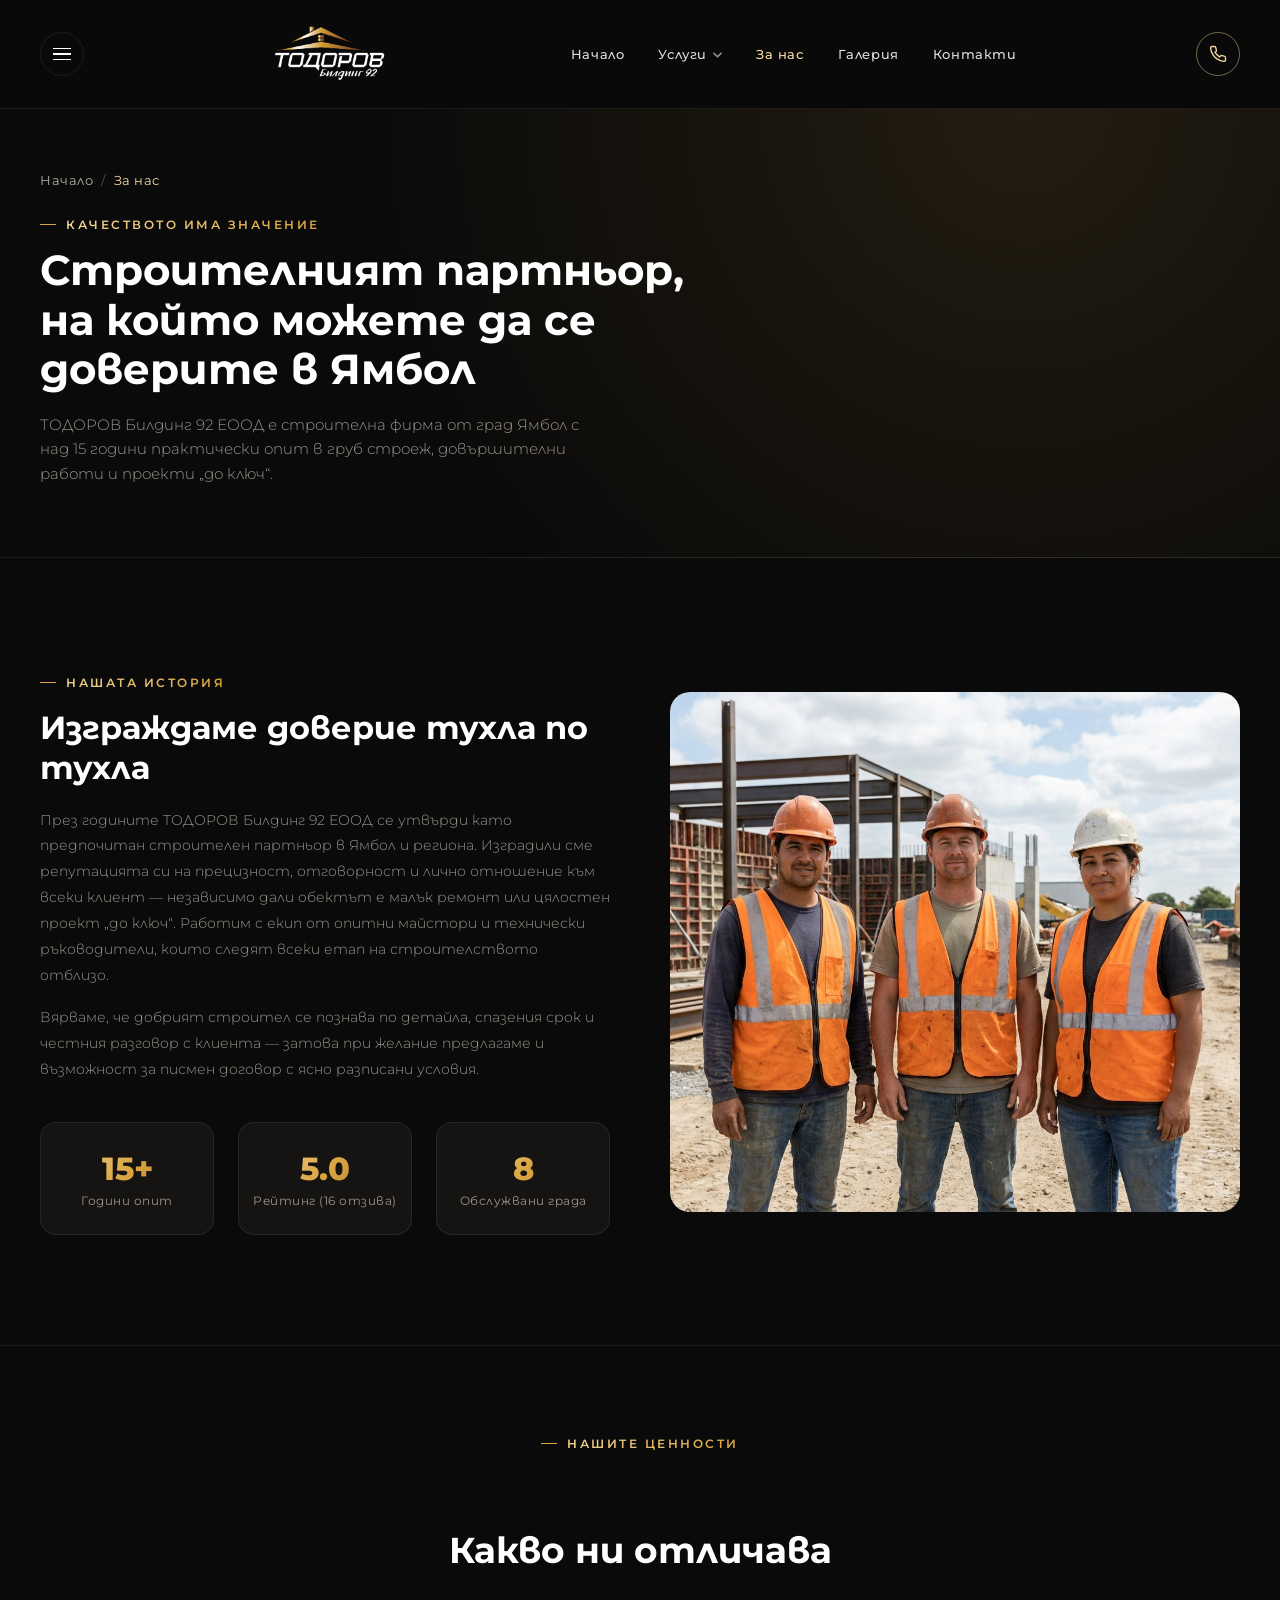
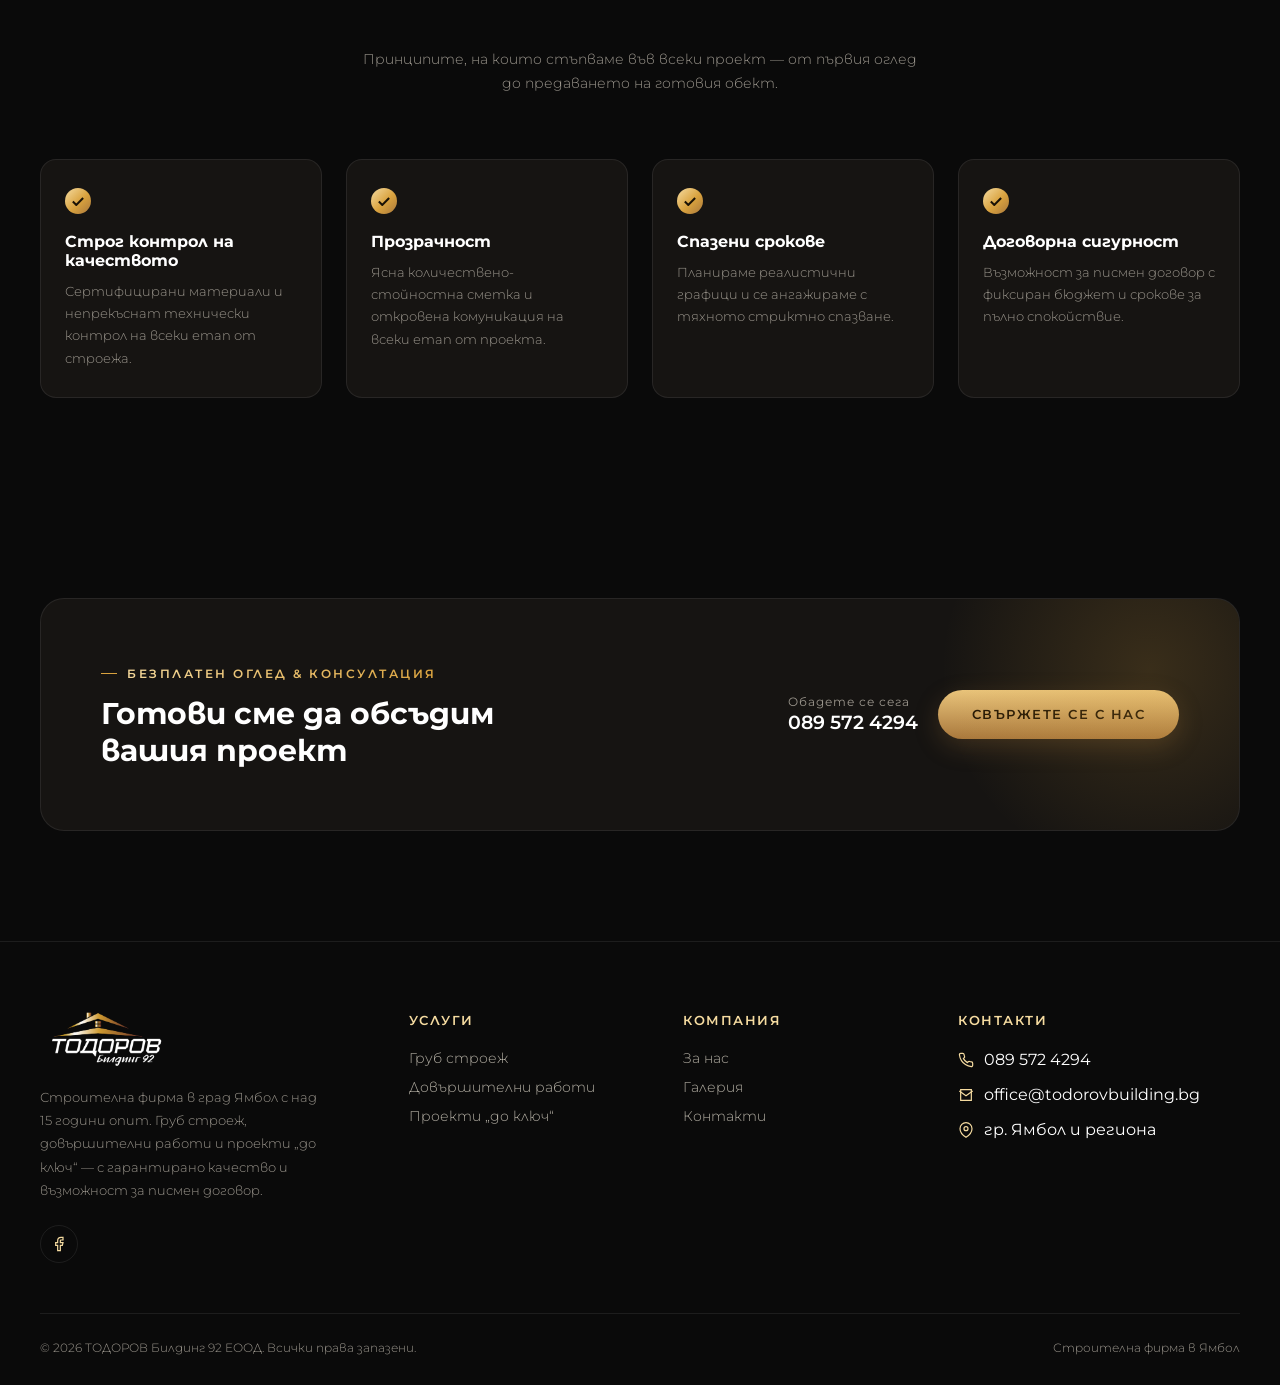
==== commit 44baa0cd: "Use the real finished-project photo for the hero and switch to Montserrat Replace the AI-generated h" ====
--- a/about.html
+++ b/about.html
@@ -7,7 +7,7 @@
 <meta name="description" content="ТОДОРОВ Билдинг 92 ЕООД – строителна фирма в Ямбол с над 15 години опит в строителството и довършителните работи.">
 <link rel="preconnect" href="https://fonts.googleapis.com">
 <link rel="preconnect" href="https://fonts.gstatic.com" crossorigin>
-<link href="https://fonts.googleapis.com/css2?family=Inter:ital,wght@0,300;0,400;0,500;0,600;0,700;0,800;1,400;1,500&display=swap" rel="stylesheet">
+<link href="https://fonts.googleapis.com/css2?family=Montserrat:ital,wght@0,300;0,400;0,500;0,600;0,700;0,800;1,400;1,500&display=swap" rel="stylesheet">
 <link rel="stylesheet" href="style.css">
 </head>
 <body>
--- a/style.css
+++ b/style.css
@@ -20,7 +20,7 @@
 body {
   background: var(--bg);
   color: var(--text-white);
-  font-family: 'Inter', sans-serif;
+  font-family: 'Montserrat', sans-serif;
   -webkit-font-smoothing: antialiased;
   overflow-x: hidden;
 }
@@ -62,7 +62,7 @@
 }
 
 h1, h2, h3 {
-  font-family: 'Inter', sans-serif;
+  font-family: 'Montserrat', sans-serif;
   font-weight: 700;
   color: #fff;
 }
@@ -444,7 +444,7 @@
 .section-head-left { display: flex; align-items: center; gap: 22px; }
 
 .brand-icon {
-  font-family: 'Inter', sans-serif;
+  font-family: 'Montserrat', sans-serif;
   font-weight: 800;
   font-size: 30px;
   letter-spacing: -1px;
@@ -578,7 +578,7 @@
 .process-step { position: relative; padding: 30px 26px; background: var(--bg-card); border: 1px solid var(--line); border-radius: 16px; }
 
 .process-num {
-  font-family: 'Inter', sans-serif;
+  font-family: 'Montserrat', sans-serif;
   font-size: 42px;
   font-weight: 800;
   background: var(--gold-grad);
@@ -769,7 +769,7 @@
 .footer-social svg { width: 16px; height: 16px; stroke: var(--gold-1); fill: none; stroke-width: 1.8; }
 
 .footer-col h4 {
-  font-family: 'Inter', sans-serif;
+  font-family: 'Montserrat', sans-serif;
   font-size: 13px;
   letter-spacing: 1.5px;
   text-transform: uppercase;
@@ -816,7 +816,7 @@
   background: var(--bg-card);
   border: 1px solid var(--line);
   display: flex; align-items: center; justify-content: center;
-  font-family: 'Inter', sans-serif;
+  font-family: 'Montserrat', sans-serif;
   font-weight: 700;
   color: var(--gold-1);
   flex-shrink: 0;
@@ -914,7 +914,7 @@
 
 .stat-row { display: grid; grid-template-columns: repeat(3, 1fr); gap: 24px; margin-top: 40px; }
 .stat-box { text-align: center; padding: 26px 10px; background: var(--bg-card); border: 1px solid var(--line); border-radius: 16px; }
-.stat-box .num { font-family: 'Inter', sans-serif; font-size: 32px; font-weight: 800; background: var(--gold-grad); -webkit-background-clip: text; background-clip: text; color: transparent; }
+.stat-box .num { font-family: 'Montserrat', sans-serif; font-size: 32px; font-weight: 800; background: var(--gold-grad); -webkit-background-clip: text; background-clip: text; color: transparent; }
 .stat-box .label { font-size: 11.5px; color: var(--text-muted); margin-top: 6px; letter-spacing: 0.5px; }
 
 .values-grid { display: grid; grid-template-columns: repeat(4, 1fr); gap: 24px; }
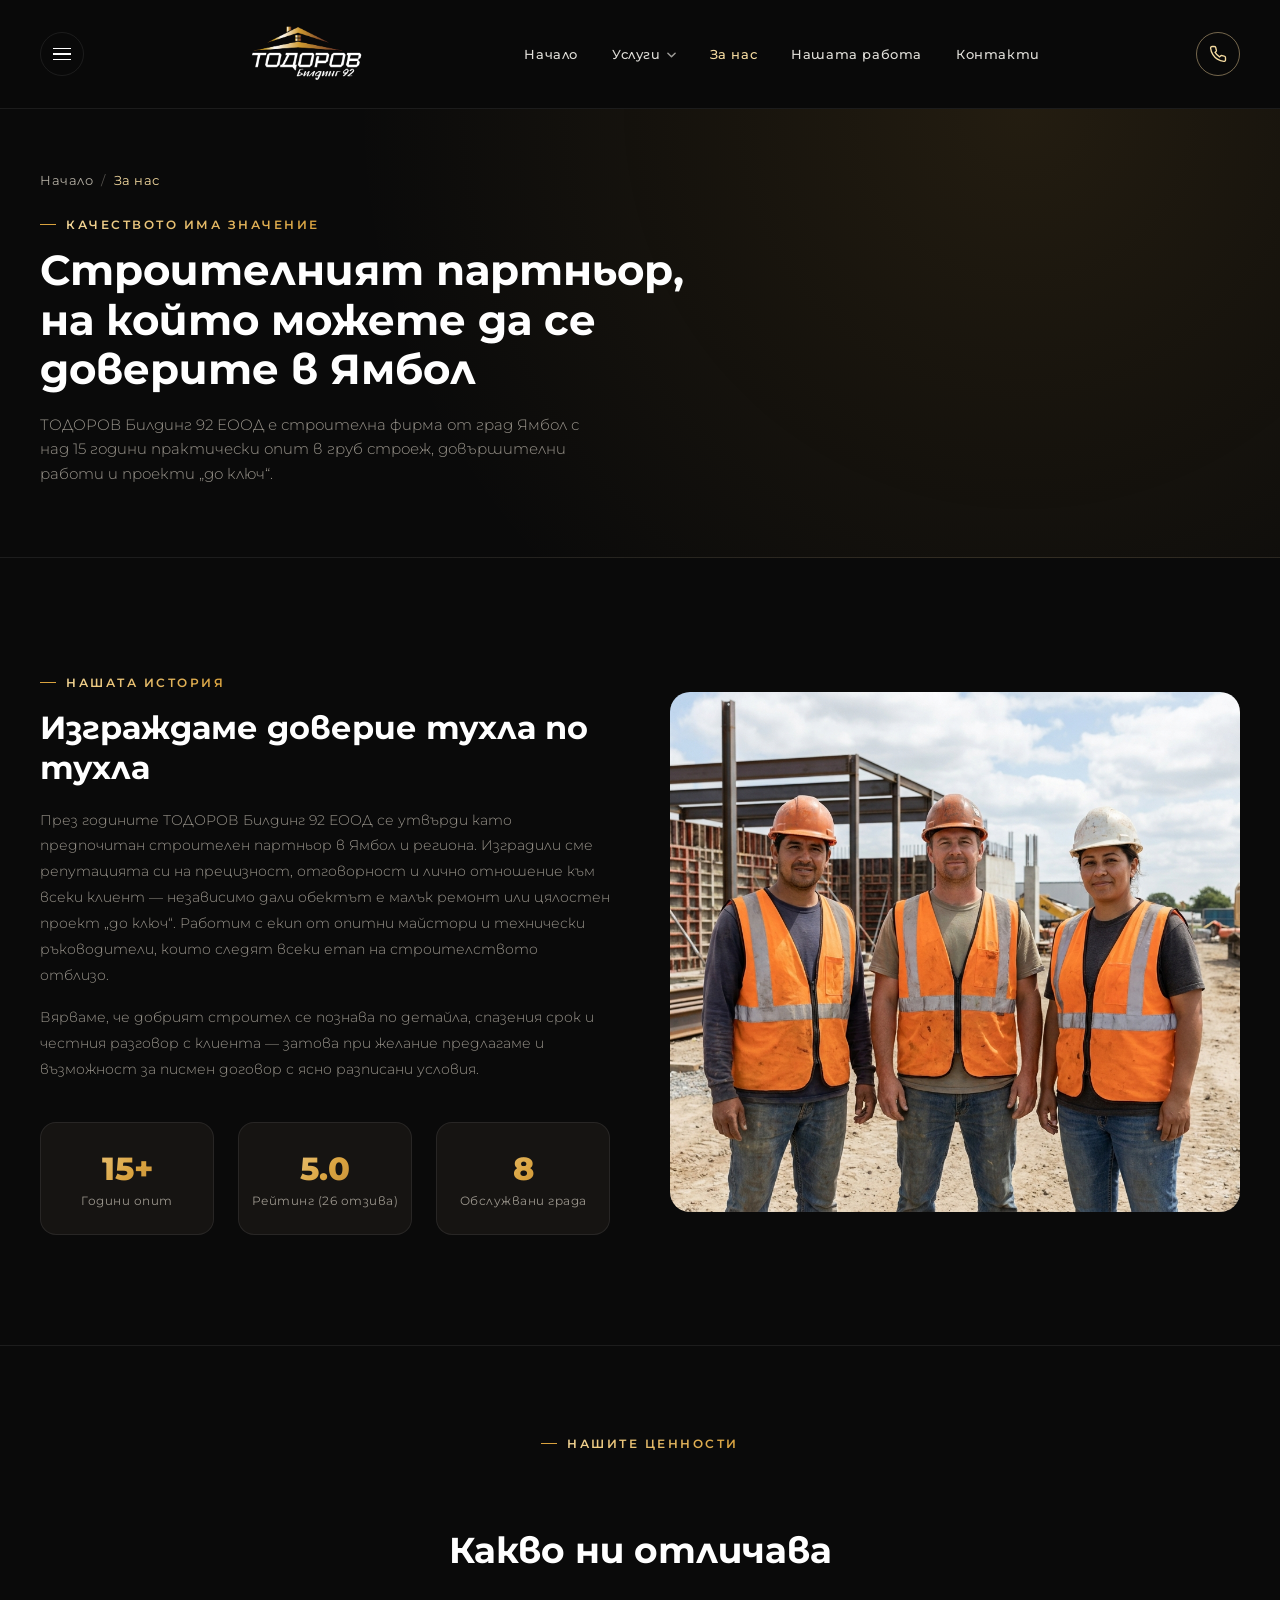
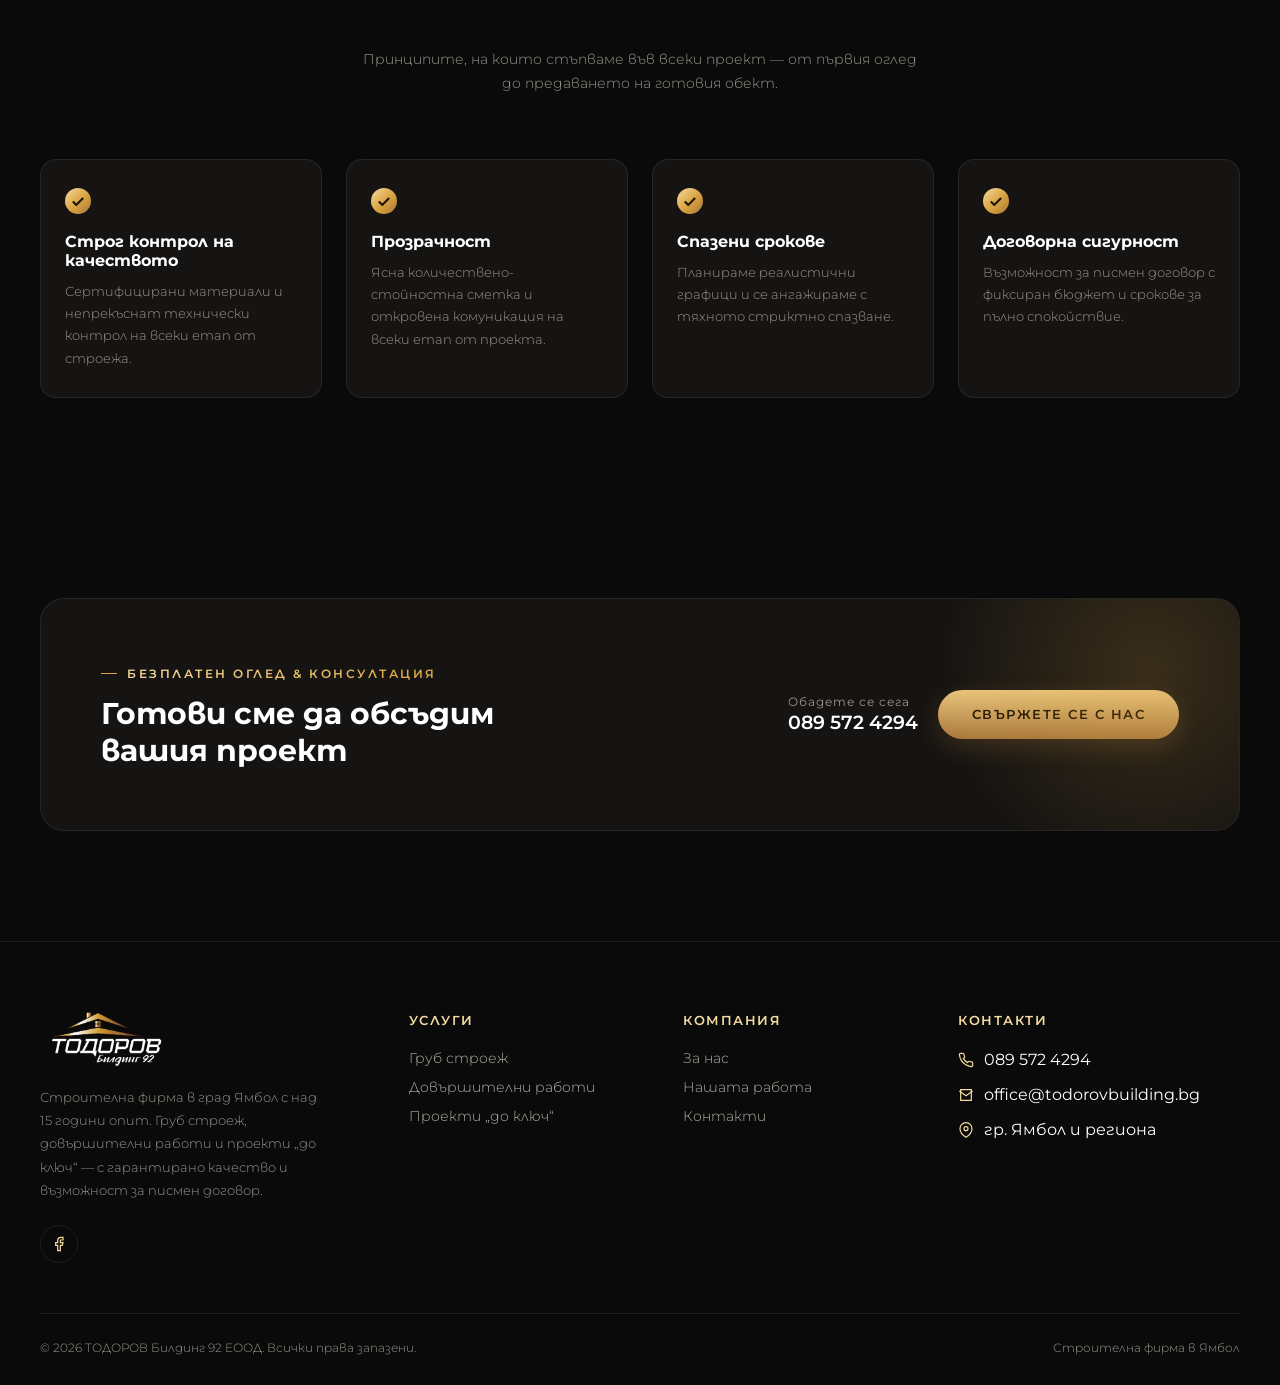
==== commit 96a3069a: "Update Google reviews to 26, replace homepage gallery with Google reviews, rename Gallery to Our Wor" ====
--- a/about.html
+++ b/about.html
@@ -3,8 +3,8 @@
 <head>
 <meta charset="UTF-8">
 <meta name="viewport" content="width=device-width, initial-scale=1.0">
-<title>За нас – ТОДОРОВ Билдинг 92 ЕООД</title>
-<meta name="description" content="ТОДОРОВ Билдинг 92 ЕООД – строителна фирма в Ямбол с над 15 години опит в строителството и довършителните работи.">
+<title data-edit="meta-title">За нас – ТОДОРОВ Билдинг 92 ЕООД</title>
+<meta name="description" content="ТОДОРОВ Билдинг 92 ЕООД – строителна фирма в Ямбол с над 15 години опит в строителството и довършителните работи." data-edit="meta-description">
 <link rel="preconnect" href="https://fonts.googleapis.com">
 <link rel="preconnect" href="https://fonts.gstatic.com" crossorigin>
 <link href="https://fonts.googleapis.com/css2?family=Montserrat:ital,wght@0,300;0,400;0,500;0,600;0,700;0,800;1,400;1,500&display=swap" rel="stylesheet">
@@ -33,16 +33,16 @@
         </div>
       </li>
       <li><a href="about.html" class="active">За нас</a></li>
-      <li><a href="gallery.html">Галерия</a></li>
+      <li><a href="gallery.html">Нашата работа</a></li>
       <li><a href="contact.html">Контакти</a></li>
     </ul>
 
     <div class="header-actions">
-      <a href="tel:0895724294" class="btn-pill btn-outline header-call">
+      <a href="tel:0895724294" class="btn-pill btn-outline header-call" data-global-link="phone">
         <svg viewBox="0 0 24 24" width="14" height="14" stroke="currentColor" fill="none" stroke-width="2"><path d="M22 16.92v3a2 2 0 0 1-2.18 2 19.79 19.79 0 0 1-8.63-3.07 19.5 19.5 0 0 1-6-6 19.79 19.79 0 0 1-3.07-8.67A2 2 0 0 1 4.11 2h3a2 2 0 0 1 2 1.72 12.84 12.84 0 0 0 .7 2.81 2 2 0 0 1-.45 2.11L8.09 9.91a16 16 0 0 0 6 6l1.27-1.27a2 2 0 0 1 2.11-.45 12.84 12.84 0 0 0 2.81.7A2 2 0 0 1 22 16.92z"/></svg>
-        089 572 4294
+        <span data-global="phone">089 572 4294</span>
       </a>
-      <a href="tel:0895724294" class="call-icon-btn mobile-only" aria-label="Обадете се">
+      <a href="tel:0895724294" class="call-icon-btn mobile-only" aria-label="Обадете се" data-global-link="phone">
         <svg viewBox="0 0 24 24"><path d="M22 16.92v3a2 2 0 0 1-2.18 2 19.79 19.79 0 0 1-8.63-3.07 19.5 19.5 0 0 1-6-6 19.79 19.79 0 0 1-3.07-8.67A2 2 0 0 1 4.11 2h3a2 2 0 0 1 2 1.72 12.84 12.84 0 0 0 .7 2.81 2 2 0 0 1-.45 2.11L8.09 9.91a16 16 0 0 0 6 6l1.27-1.27a2 2 0 0 1 2.11-.45 12.84 12.84 0 0 0 2.81.7A2 2 0 0 1 22 16.92z"/></svg>
       </a>
     </div>
@@ -57,18 +57,18 @@
     <a href="service-finishing-works.html" class="sub-link">— Довършителни работи</a>
     <a href="service-turnkey-projects.html" class="sub-link">— Проекти „до ключ“</a>
     <a href="about.html">За нас</a>
-    <a href="gallery.html">Галерия</a>
+    <a href="gallery.html">Нашата работа</a>
     <a href="contact.html">Контакти</a>
-    <a href="tel:0895724294" class="btn-pill btn-gold">Обадете се: 089 572 4294</a>
+    <a href="tel:0895724294" class="btn-pill btn-gold" data-global-link="phone">Обадете се: <span data-global="phone">089 572 4294</span></a>
   </div>
 </div>
 
 <section class="page-hero">
   <div class="container">
     <div class="breadcrumb"><a href="index.html">Начало</a><span class="sep">/</span><span class="current">За нас</span></div>
-    <span class="eyebrow">Качеството има значение</span>
-    <h1>Строителният партньор, на който можете да се доверите в Ямбол</h1>
-    <p>ТОДОРОВ Билдинг 92 ЕООД е строителна фирма от град Ямбол с над 15 години практически опит в груб строеж, довършителни работи и проекти „до ключ“.</p>
+    <span class="eyebrow" data-edit="hero-eyebrow">Качеството има значение</span>
+    <h1 data-edit="hero-title">Строителният партньор, на който можете да се доверите в Ямбол</h1>
+    <p data-edit="hero-desc">ТОДОРОВ Билдинг 92 ЕООД е строителна фирма от град Ямбол с над 15 години практически опит в груб строеж, довършителни работи и проекти „до ключ“.</p>
   </div>
 </section>
 
@@ -76,19 +76,21 @@
   <div class="container">
     <div class="about-story">
       <div>
-        <span class="eyebrow">Нашата история</span>
-        <h2 style="font-size:32px; line-height:1.25; margin-bottom:20px;">Изграждаме доверие тухла по тухла</h2>
-        <p style="font-size:14px; line-height:1.85; color:var(--text-muted); font-weight:300;">През годините ТОДОРОВ Билдинг 92 ЕООД се утвърди като предпочитан строителен партньор в Ямбол и региона. Изградили сме репутацията си на прецизност, отговорност и лично отношение към всеки клиент — независимо дали обектът е малък ремонт или цялостен проект „до ключ“. Работим с екип от опитни майстори и технически ръководители, които следят всеки етап на строителството отблизо.</p>
-        <p style="font-size:14px; line-height:1.85; color:var(--text-muted); font-weight:300; margin-top:16px;">Вярваме, че добрият строител се познава по детайла, спазения срок и честния разговор с клиента — затова при желание предлагаме и възможност за писмен договор с ясно разписани условия.</p>
+        <span class="eyebrow" data-edit="story-eyebrow">Нашата история</span>
+        <h2 style="font-size:32px; line-height:1.25; margin-bottom:20px;" data-edit="story-title">Изграждаме доверие тухла по тухла</h2>
+        <div data-list="story-paragraphs">
+          <p style="font-size:14px; line-height:1.85; color:var(--text-muted); font-weight:300;" data-item><span data-field="text">През годините ТОДОРОВ Билдинг 92 ЕООД се утвърди като предпочитан строителен партньор в Ямбол и региона. Изградили сме репутацията си на прецизност, отговорност и лично отношение към всеки клиент — независимо дали обектът е малък ремонт или цялостен проект „до ключ“. Работим с екип от опитни майстори и технически ръководители, които следят всеки етап на строителството отблизо.</span></p>
+          <p style="font-size:14px; line-height:1.85; color:var(--text-muted); font-weight:300; margin-top:16px;" data-item><span data-field="text">Вярваме, че добрият строител се познава по детайла, спазения срок и честния разговор с клиента — затова при желание предлагаме и възможност за писмен договор с ясно разписани условия.</span></p>
+        </div>
 
-        <div class="stat-row">
-          <div class="stat-box"><div class="num">15+</div><div class="label">Години опит</div></div>
-          <div class="stat-box"><div class="num">5.0</div><div class="label">Рейтинг (16 отзива)</div></div>
-          <div class="stat-box"><div class="num">8</div><div class="label">Обслужвани града</div></div>
+        <div class="stat-row" data-list="story-stats">
+          <div class="stat-box" data-item><div class="num" data-field="num">15+</div><div class="label" data-field="label">Години опит</div></div>
+          <div class="stat-box" data-item><div class="num" data-field="num">5.0</div><div class="label" data-field="label">Рейтинг (26 отзива)</div></div>
+          <div class="stat-box" data-item><div class="num" data-field="num">8</div><div class="label" data-field="label">Обслужвани града</div></div>
         </div>
       </div>
       <div class="why-us-media" style="height:520px;">
-        <img src="assets/about-team.png" alt="Екипът на Тодоров Билдинг 92">
+        <img src="assets/about-team.png" alt="Екипът на Тодоров Билдинг 92" data-edit="story-image">
       </div>
     </div>
   </div>
@@ -97,30 +99,30 @@
 <section class="section-pad tight section-divider">
   <div class="container">
     <div class="section-head center">
-      <span class="eyebrow">Нашите ценности</span>
-      <h2>Какво ни отличава</h2>
-      <p class="section-desc">Принципите, на които стъпваме във всеки проект — от първия оглед до предаването на готовия обект.</p>
+      <span class="eyebrow" data-edit="values-eyebrow">Нашите ценности</span>
+      <h2 data-edit="values-title">Какво ни отличава</h2>
+      <p class="section-desc" data-edit="values-desc">Принципите, на които стъпваме във всеки проект — от първия оглед до предаването на готовия обект.</p>
     </div>
-    <div class="values-grid">
-      <div class="value-card">
+    <div class="values-grid" data-list="values">
+      <div class="value-card" data-item>
         <span class="feature-check"><svg viewBox="0 0 14 10"><path d="M1 5l4 4 8-8"/></svg></span>
-        <h3>Строг контрол на качеството</h3>
-        <p>Сертифицирани материали и непрекъснат технически контрол на всеки етап от строежа.</p>
+        <h3 data-field="title">Строг контрол на качеството</h3>
+        <p data-field="desc">Сертифицирани материали и непрекъснат технически контрол на всеки етап от строежа.</p>
       </div>
-      <div class="value-card">
+      <div class="value-card" data-item>
         <span class="feature-check"><svg viewBox="0 0 14 10"><path d="M1 5l4 4 8-8"/></svg></span>
-        <h3>Прозрачност</h3>
-        <p>Ясна количествено-стойностна сметка и откровена комуникация на всеки етап от проекта.</p>
+        <h3 data-field="title">Прозрачност</h3>
+        <p data-field="desc">Ясна количествено-стойностна сметка и откровена комуникация на всеки етап от проекта.</p>
       </div>
-      <div class="value-card">
+      <div class="value-card" data-item>
         <span class="feature-check"><svg viewBox="0 0 14 10"><path d="M1 5l4 4 8-8"/></svg></span>
-        <h3>Спазени срокове</h3>
-        <p>Планираме реалистични графици и се ангажираме с тяхното стриктно спазване.</p>
+        <h3 data-field="title">Спазени срокове</h3>
+        <p data-field="desc">Планираме реалистични графици и се ангажираме с тяхното стриктно спазване.</p>
       </div>
-      <div class="value-card">
+      <div class="value-card" data-item>
         <span class="feature-check"><svg viewBox="0 0 14 10"><path d="M1 5l4 4 8-8"/></svg></span>
-        <h3>Договорна сигурност</h3>
-        <p>Възможност за писмен договор с фиксиран бюджет и срокове за пълно спокойствие.</p>
+        <h3 data-field="title">Договорна сигурност</h3>
+        <p data-field="desc">Възможност за писмен договор с фиксиран бюджет и срокове за пълно спокойствие.</p>
       </div>
     </div>
   </div>
@@ -130,12 +132,12 @@
   <div class="container">
     <div class="cta-banner">
       <div>
-        <span class="eyebrow">Безплатен оглед &amp; консултация</span>
-        <h2>Готови сме да обсъдим вашия проект</h2>
+        <span class="eyebrow" data-edit="cta-eyebrow">Безплатен оглед &amp; консултация</span>
+        <h2 data-edit="cta-title">Готови сме да обсъдим вашия проект</h2>
       </div>
       <div class="cta-actions">
-        <div class="cta-phone"><span>Обадете се сега</span><strong>089 572 4294</strong></div>
-        <a href="contact.html" class="btn-pill btn-gold">Свържете се с нас</a>
+        <div class="cta-phone"><span>Обадете се сега</span><strong data-global="phone">089 572 4294</strong></div>
+        <a href="contact.html" class="btn-pill btn-gold" data-edit="cta-btn-text">Свържете се с нас</a>
       </div>
     </div>
   </div>
@@ -148,9 +150,9 @@
         <a href="index.html" class="brand">
           <img src="assets/logo.png" alt="ТОДОРОВ Билдинг 92" class="brand-logo-img">
         </a>
-        <p>Строителна фирма в град Ямбол с над 15 години опит. Груб строеж, довършителни работи и проекти „до ключ“ — с гарантирано качество и възможност за писмен договор.</p>
+        <p data-edit="footer-about-text">Строителна фирма в град Ямбол с над 15 години опит. Груб строеж, довършителни работи и проекти „до ключ“ — с гарантирано качество и възможност за писмен договор.</p>
         <div class="footer-social">
-          <a href="https://www.facebook.com/TodorovBuilding92?mibextid=wwXIfr" target="_blank" rel="noopener" aria-label="Facebook"><svg viewBox="0 0 24 24"><path d="M18 2h-3a5 5 0 0 0-5 5v3H7v4h3v8h4v-8h3l1-4h-4V7a1 1 0 0 1 1-1h3z"/></svg></a>
+          <a href="https://www.facebook.com/TodorovBuilding92?mibextid=wwXIfr" target="_blank" rel="noopener" aria-label="Facebook" data-global-link="facebook"><svg viewBox="0 0 24 24"><path d="M18 2h-3a5 5 0 0 0-5 5v3H7v4h3v8h4v-8h3l1-4h-4V7a1 1 0 0 1 1-1h3z"/></svg></a>
         </div>
       </div>
       <div class="footer-col">
@@ -165,7 +167,7 @@
         <h4>Компания</h4>
         <ul>
           <li><a href="about.html">За нас</a></li>
-          <li><a href="gallery.html">Галерия</a></li>
+          <li><a href="gallery.html">Нашата работа</a></li>
           <li><a href="contact.html">Контакти</a></li>
         </ul>
       </div>
--- a/style.css
+++ b/style.css
@@ -408,8 +408,8 @@
 
 .hero-rating {
   position: absolute;
-  left: 24px;
-  bottom: 24px;
+  right: 24px;
+  top: 24px;
   z-index: 2;
   background: rgba(10,10,10,0.7);
   backdrop-filter: blur(6px);
@@ -954,3 +954,206 @@
   .stat-row { grid-template-columns: 1fr; }
   .cta-banner h2 { font-size: 24px; }
 }
+
+/* ---------- Reviews Section ---------- */
+.reviews-section {
+  background: radial-gradient(circle at 80% 20%, rgba(212, 175, 55, 0.05) 0%, transparent 50%),
+              radial-gradient(circle at 20% 80%, rgba(212, 175, 55, 0.03) 0%, transparent 50%),
+              var(--bg-dark);
+  position: relative;
+}
+
+.reviews-header {
+  display: flex;
+  justify-content: space-between;
+  align-items: flex-end;
+  margin-bottom: 40px;
+  gap: 30px;
+}
+
+@media (max-width: 768px) {
+  .reviews-header {
+    flex-direction: column;
+    align-items: flex-start;
+    gap: 15px;
+  }
+}
+
+.rating-summary-card {
+  background: var(--bg-card);
+  border: 1px solid var(--line);
+  backdrop-filter: blur(16px);
+  border-radius: 16px;
+  padding: 24px;
+  display: flex;
+  align-items: center;
+  gap: 20px;
+  box-shadow: 0 10px 30px rgba(0, 0, 0, 0.2);
+}
+
+.rating-summary-num {
+  font-family: 'Montserrat', sans-serif;
+  font-size: 38px;
+  font-weight: 800;
+  background: var(--gold-grad);
+  -webkit-background-clip: text;
+  background-clip: text;
+  color: transparent;
+  line-height: 1;
+}
+
+.rating-summary-details .stars {
+  color: var(--gold-2);
+  font-size: 18px;
+  letter-spacing: 2px;
+  margin-bottom: 4px;
+}
+
+.rating-summary-details .count {
+  font-size: 13px;
+  color: var(--text-muted);
+}
+
+.reviews-grid {
+  display: grid;
+  grid-template-columns: repeat(auto-fit, minmax(280px, 1fr));
+  gap: 24px;
+  margin-bottom: 40px;
+}
+
+.review-card {
+  background: var(--bg-card);
+  border: 1px solid var(--line);
+  border-radius: 16px;
+  padding: 28px;
+  position: relative;
+  display: flex;
+  flex-direction: column;
+  justify-content: space-between;
+  transition: transform 0.3s ease, border-color 0.3s ease;
+  box-shadow: 0 4px 20px rgba(0, 0, 0, 0.15);
+}
+
+.review-card:hover {
+  transform: translateY(-5px);
+  border-color: rgba(212, 175, 55, 0.2);
+}
+
+.review-card-top {
+  display: flex;
+  justify-content: space-between;
+  align-items: flex-start;
+  margin-bottom: 15px;
+}
+
+.reviewer-info {
+  display: flex;
+  align-items: center;
+  gap: 12px;
+}
+
+.reviewer-avatar {
+  width: 40px;
+  height: 40px;
+  background: rgba(212, 175, 55, 0.1);
+  border: 1px solid rgba(212, 175, 55, 0.2);
+  border-radius: 50%;
+  display: flex;
+  align-items: center;
+  justify-content: center;
+  font-family: 'Montserrat', sans-serif;
+  font-weight: 700;
+  color: var(--gold-1);
+  font-size: 15px;
+}
+
+.reviewer-name {
+  font-weight: 600;
+  font-size: 14px;
+  color: #fff;
+  margin-bottom: 2px;
+}
+
+.review-date {
+  font-size: 11px;
+  color: var(--text-muted);
+}
+
+.google-icon-badge {
+  width: 18px;
+  height: 18px;
+  opacity: 0.8;
+}
+
+.review-stars {
+  color: var(--gold-2);
+  font-size: 14px;
+  letter-spacing: 1px;
+  margin-bottom: 15px;
+}
+
+.review-text {
+  font-size: 13.5px;
+  line-height: 1.6;
+  color: var(--text-muted);
+  font-style: italic;
+  flex-grow: 1;
+}
+
+/* ---------- Before/After split image gallery cards ---------- */
+.gallery-item .split-images {
+  display: flex;
+  width: 100%;
+  height: 100%;
+  overflow: hidden;
+  position: relative;
+}
+
+.gallery-item .split-img-box {
+  flex: 1;
+  position: relative;
+  height: 100%;
+  overflow: hidden;
+}
+
+.gallery-item .split-img-box:first-child {
+  border-right: 2px solid var(--bg-dark);
+}
+
+.gallery-item .split-img-box img {
+  width: 100%;
+  height: 100%;
+  object-fit: cover;
+  transition: transform 0.5s ease;
+}
+
+.gallery-item .split-img-box:hover img {
+  transform: scale(1.05);
+}
+
+.gallery-item .split-label {
+  position: absolute;
+  top: 15px;
+  background: rgba(11, 15, 25, 0.85);
+  backdrop-filter: blur(4px);
+  color: #fff;
+  padding: 4px 10px;
+  border-radius: 4px;
+  font-size: 11px;
+  font-weight: 600;
+  text-transform: uppercase;
+  letter-spacing: 1px;
+  z-index: 5;
+  border: 1px solid rgba(255, 255, 255, 0.1);
+}
+
+.gallery-item .split-img-box:first-child .split-label {
+  left: 15px;
+}
+
+.gallery-item .split-img-box:last-child .split-label {
+  right: 15px;
+  background: rgba(212, 175, 55, 0.95);
+  color: var(--bg-dark);
+}
+
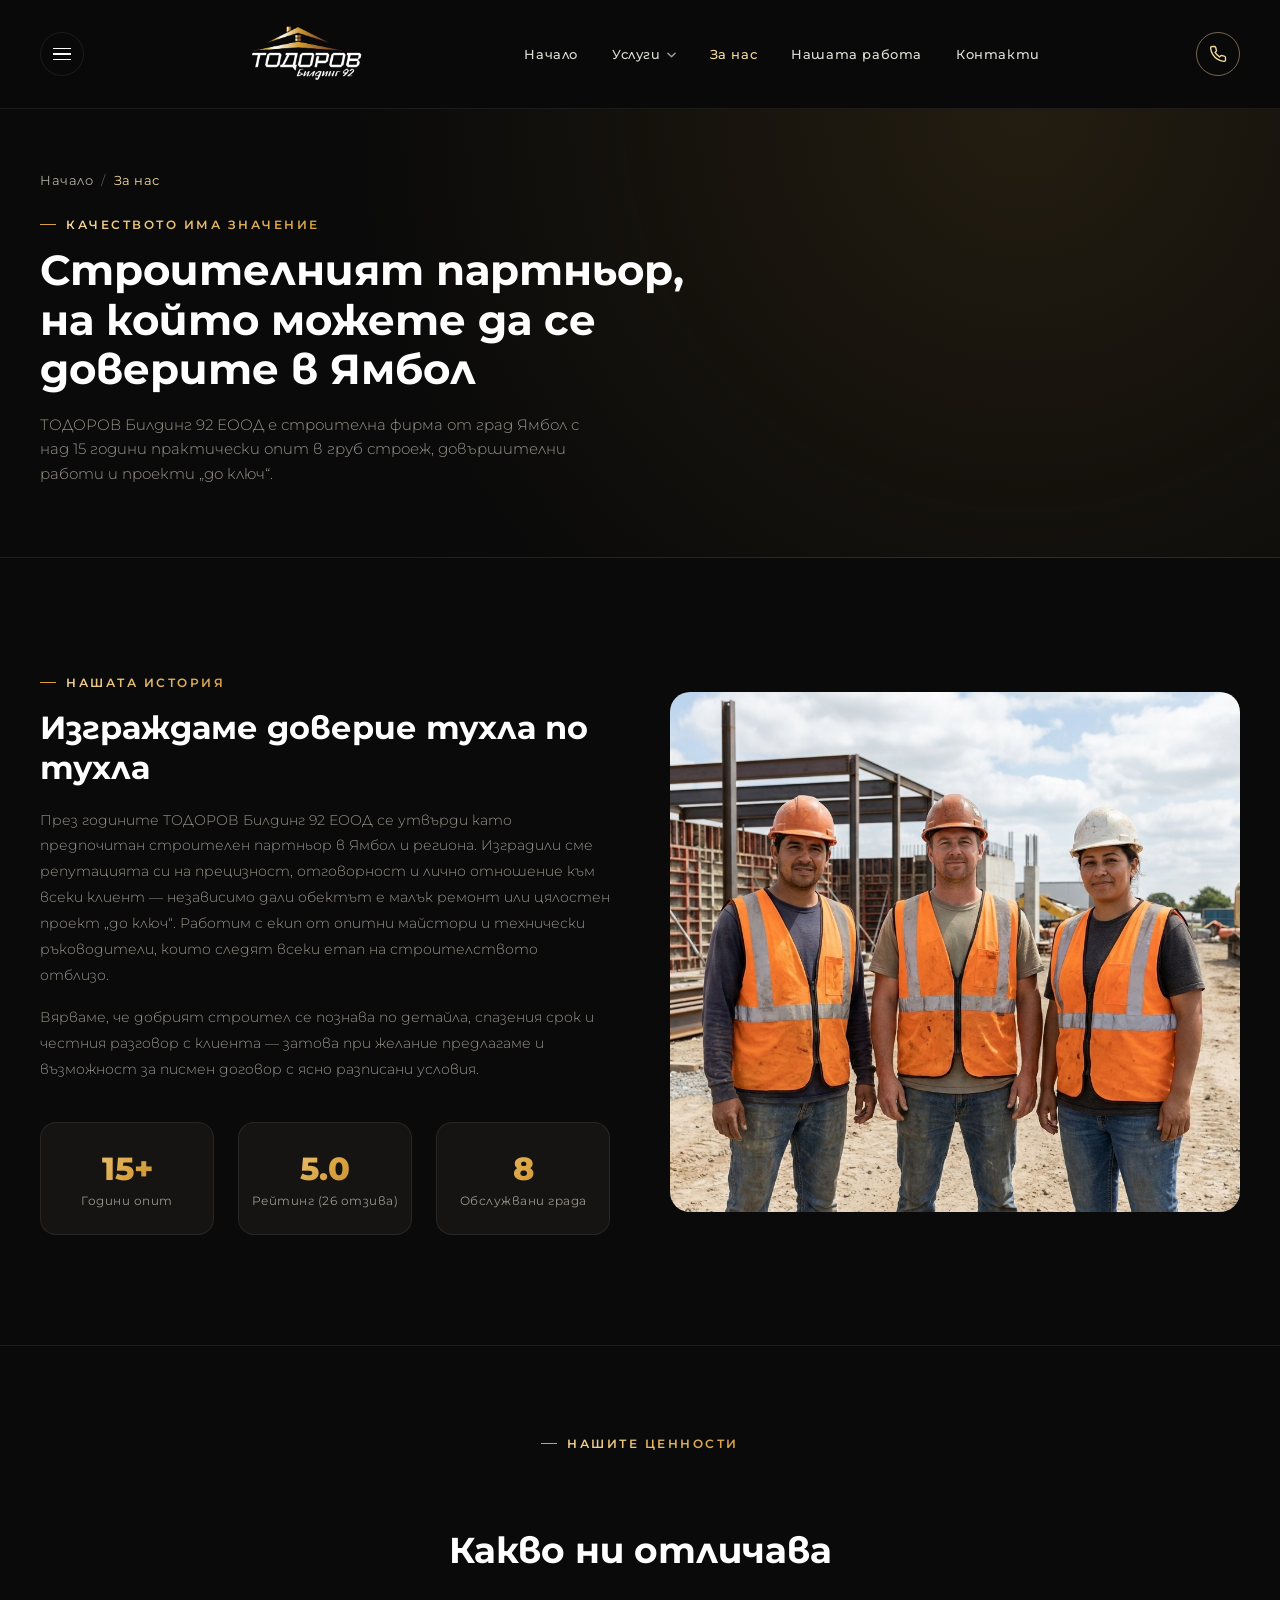
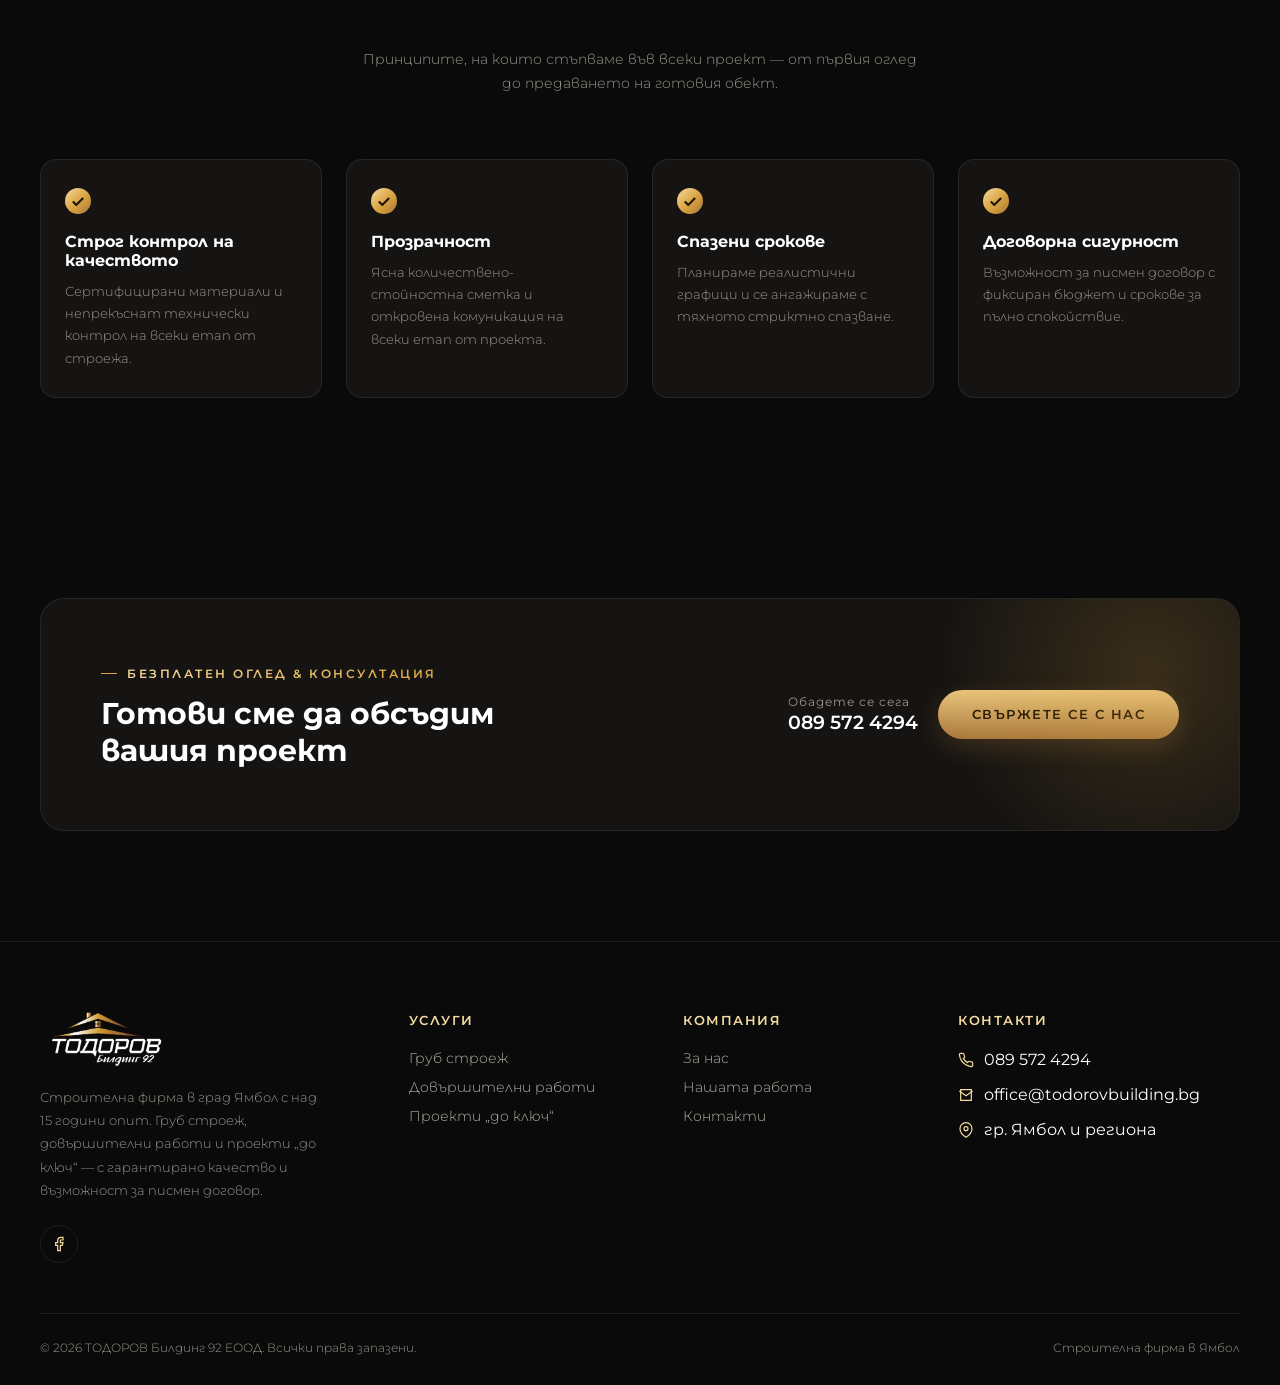
==== commit e8b22ff2: "feat: update homepage reviews with real Google reviews and apply performance optimizations" ====
--- a/about.html
+++ b/about.html
@@ -8,6 +8,7 @@
 <link rel="preconnect" href="https://fonts.googleapis.com">
 <link rel="preconnect" href="https://fonts.gstatic.com" crossorigin>
 <link href="https://fonts.googleapis.com/css2?family=Montserrat:ital,wght@0,300;0,400;0,500;0,600;0,700;0,800;1,400;1,500&display=swap" rel="stylesheet">
+<link rel="preload" as="image" href="assets/about-team.jpg">
 <link rel="stylesheet" href="style.css">
 </head>
 <body>
@@ -90,7 +91,7 @@
         </div>
       </div>
       <div class="why-us-media" style="height:520px;">
-        <img src="assets/about-team.png" alt="Екипът на Тодоров Билдинг 92" data-edit="story-image">
+        <img src="assets/about-team.jpg" alt="Екипът на Тодоров Билдинг 92" data-edit="story-image" loading="lazy" decoding="async">
       </div>
     </div>
   </div>
@@ -148,7 +149,7 @@
     <div class="footer-grid">
       <div class="footer-brand">
         <a href="index.html" class="brand">
-          <img src="assets/logo.png" alt="ТОДОРОВ Билдинг 92" class="brand-logo-img">
+          <img src="assets/logo.png" alt="ТОДОРОВ Билдинг 92" class="brand-logo-img" loading="lazy" decoding="async">
         </a>
         <p data-edit="footer-about-text">Строителна фирма в град Ямбол с над 15 години опит. Груб строеж, довършителни работи и проекти „до ключ“ — с гарантирано качество и възможност за писмен договор.</p>
         <div class="footer-social">
